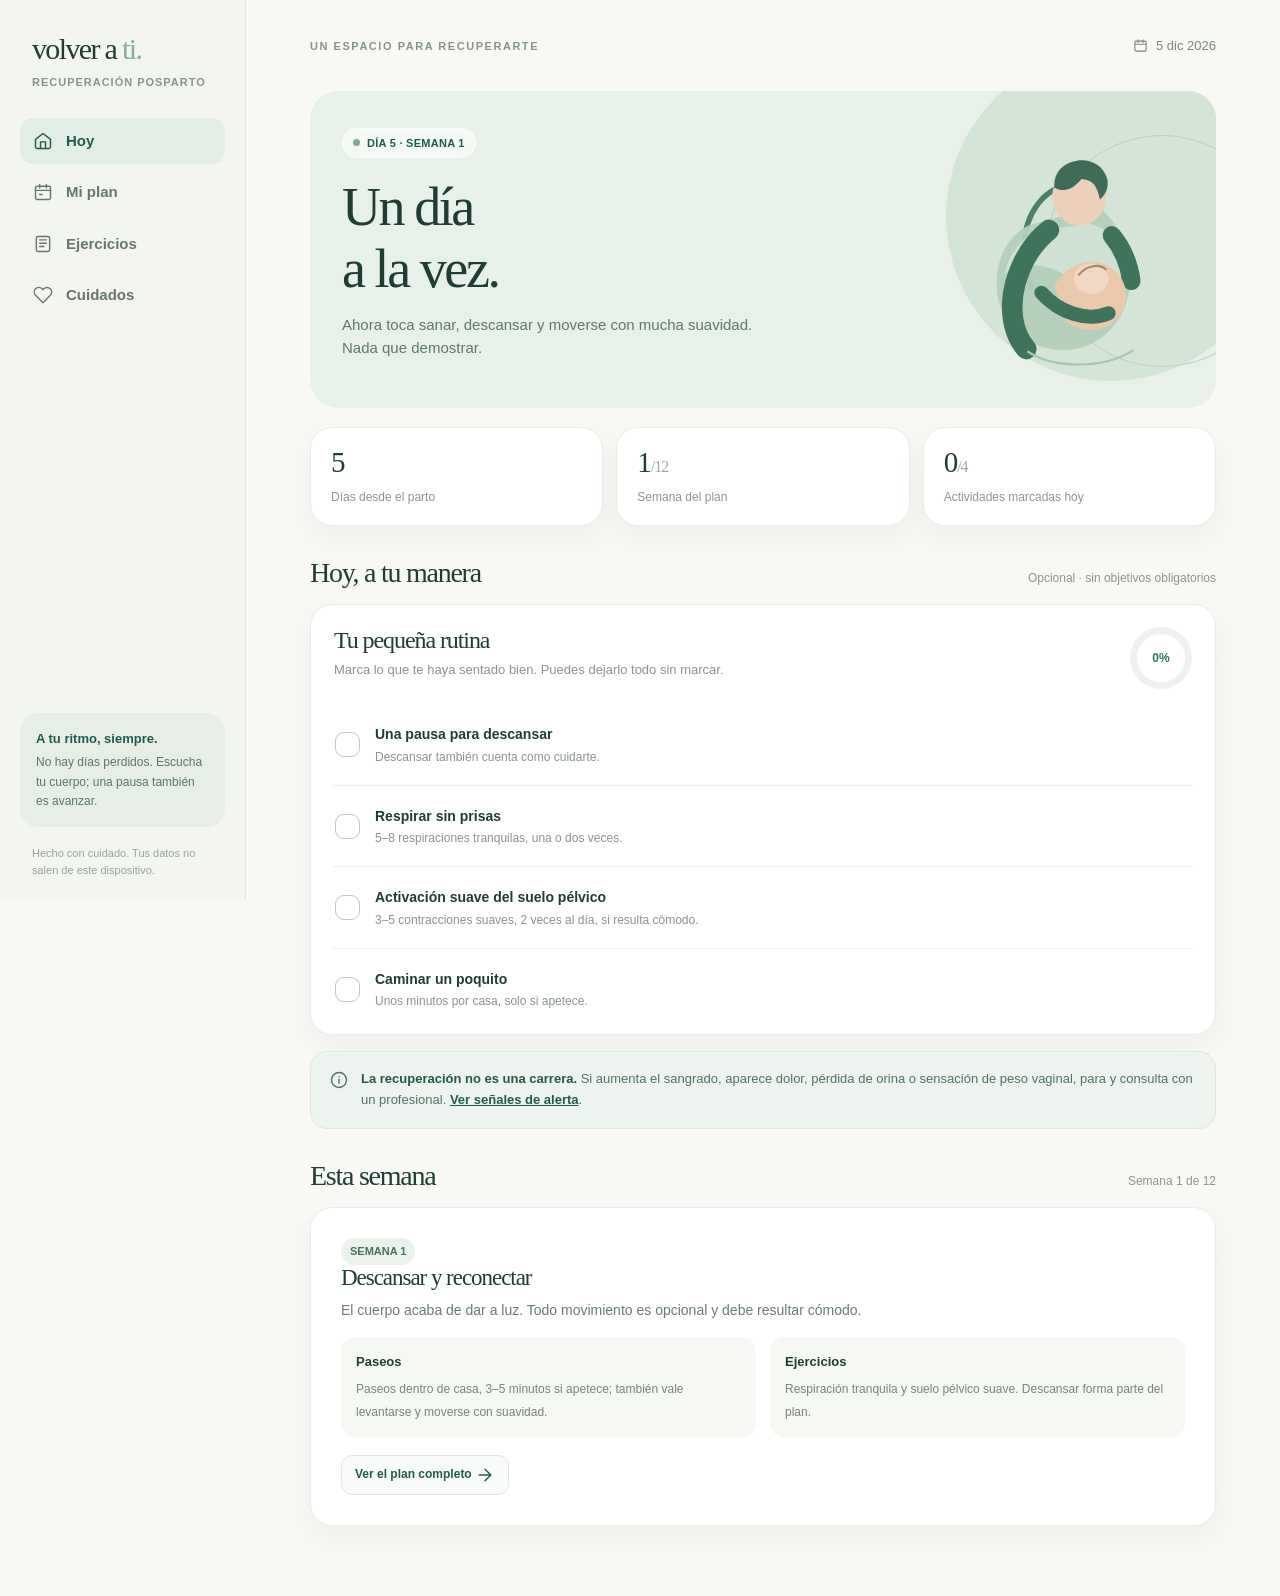
==== index.html @ b87e2164 "Volver a ti: miniweb de recuperación posparto Co-Authored-By: Claude Opus 5.5 <noreply@anthropic.com" ====
<!doctype html>
<html lang="es">
<head>
  <meta charset="utf-8">
  <meta name="viewport" content="width=device-width, initial-scale=1, viewport-fit=cover">
  <meta name="theme-color" content="#f8f8f4">
  <meta name="description" content="Una guía suave, personalizada y privada para acompañar la recuperación después del parto.">
  <title>Volver a ti · Recuperación posparto</title>
  <style>
    :root { color-scheme: light; --ink:#203d35; --muted:#75847c; --teal:#2f7664; --teal-dark:#205b4d; --mint:#eaf2ed; --mint-deep:#cddfd2; --canvas:#f8f8f4; --white:#fff; --stroke:#e2e8e1; --peach:#f7e9db; --peach-dark:#996642; --pink:#f6e4e3; --red:#9c494e; --shadow:0 12px 32px rgba(24,62,49,.045); --radius:22px; }
    *{box-sizing:border-box} html{scroll-behavior:smooth} body{margin:0; background:var(--canvas); color:var(--ink); font:15px/1.5 -apple-system,BlinkMacSystemFont,"Segoe UI",Inter,Arial,sans-serif; -webkit-font-smoothing:antialiased} button,input{font:inherit} button{cursor:pointer} a{color:var(--teal-dark)} button:focus-visible,input:focus-visible,a:focus-visible{outline:3px solid #87c1ab;outline-offset:3px} ::selection{background:#c8e6d5}
    .app{min-height:100vh;display:grid;grid-template-columns:246px minmax(0,1fr)}
    .sidebar{background:#f3f5f0;border-right:1px solid var(--stroke);padding:32px 20px 22px;display:flex;flex-direction:column;position:sticky;top:0;height:100vh}
    .logo-wrap{padding:2px 12px 27px}.logo{font-family:Georgia,"Times New Roman",serif;font-size:30px;font-weight:400;letter-spacing:-1.65px;line-height:1}.logo span{color:#85ae9b}.brand-tag{font-size:11px;letter-spacing:.09em;text-transform:uppercase;color:#89948b;margin-top:10px;font-weight:650}
    .nav{display:flex;flex-direction:column;gap:5px}.nav-btn{display:flex;align-items:center;gap:13px;width:100%;text-align:left;background:transparent;border:0;border-radius:13px;padding:12px 13px;color:#66776e;font-weight:600;transition:background .15s,color .15s}.nav-btn:hover{background:#e7eee7}.nav-btn.active{color:var(--teal-dark);background:#e2ede5}.nav-btn svg{width:20px;height:20px;flex-shrink:0}.side-note{margin-top:auto;background:#e6eee6;border-radius:18px;padding:16px;color:#5b7768;font-size:12px;line-height:1.6}.side-note strong{display:block;color:var(--teal-dark);font-size:13px;margin-bottom:4px}.side-bottom{padding:18px 12px 0;font-size:11px;color:#98a49b}
    .main{width:100%;max-width:1070px;margin:0 auto;padding:36px clamp(22px,5vw,68px) 70px;min-width:0}
    .topbar{display:flex;align-items:center;justify-content:space-between;gap:14px;margin-bottom:35px}.eyebrow{font-size:11px;text-transform:uppercase;font-weight:750;letter-spacing:.14em;color:#86958b}.date-widget{display:flex;align-items:center;gap:8px;font-size:13px;color:#77887d;white-space:nowrap}.date-widget svg{width:15px;height:15px}
    h1,h2,h3,p{margin-top:0} h1,h2,h3{font-family:Georgia,"Times New Roman",serif;font-weight:400;letter-spacing:-.045em;line-height:1.15} h1{font-size:clamp(36px,5vw,54px);margin-bottom:14px} h2{font-size:clamp(27px,3vw,36px);margin-bottom:9px} h3{font-size:23px;margin-bottom:8px} .lead{font-size:16px;line-height:1.7;color:#6a7d71;max-width:660px}
    .hero{display:grid;grid-template-columns:minmax(0,1.45fr) minmax(220px,.85fr);background:#e7f0e9;border-radius:28px;min-height:280px;overflow:hidden;position:relative}.hero-content{padding:37px 32px 34px;position:relative;z-index:1}.hero h1{max-width:450px}.hero p{color:#607968;max-width:420px}.hero-art{align-self:stretch;display:flex;align-items:center;justify-content:center;position:relative;overflow:hidden}.hero-art:before{content:"";position:absolute;width:330px;height:330px;border-radius:50%;background:#d4e4d6;right:-60px;top:-40px}.hero-art:after{content:"";position:absolute;width:230px;height:230px;border-radius:50%;border:1px solid #b5d4bd;right:-62px;top:44px}.hero-art svg{z-index:1;width:min(260px,100%);height:auto;transform:translate(13px,8px)}
    .pill{display:inline-flex;align-items:center;gap:7px;background:#fff9;border:1px solid #ffffff87;border-radius:999px;padding:6px 10px;font-size:11px;font-weight:700;letter-spacing:.025em;color:var(--teal-dark);margin-bottom:18px}.pill .dot{background:#7dae91;height:7px;width:7px;border-radius:50%}
    .section-title{display:flex;justify-content:space-between;align-items:baseline;gap:12px;margin:31px 0 15px}.section-title h2{font-size:28px;margin:0}.section-title span{color:#8a978d;font-size:12px}
    .card{background:var(--white);border:1px solid #e8ede7;border-radius:var(--radius);box-shadow:var(--shadow)}
    .mini-grid{display:grid;grid-template-columns:repeat(3,minmax(0,1fr));gap:13px;margin-top:19px}.stat{padding:19px 20px}.stat .value{font-family:Georgia,serif;font-size:29px;letter-spacing:-1px;line-height:1.1}.stat .label{font-size:12px;color:#8b978e;margin-top:9px}
    .checklist{padding:9px 22px 5px}.check-row{display:flex;align-items:center;gap:15px;padding:19px 2px;border-bottom:1px solid #eef0ec}.check-row:last-child{border-bottom:0}.check-box{width:25px;height:25px;border:1.5px solid #b9cbc0;border-radius:9px;display:flex;align-items:center;justify-content:center;flex-shrink:0;background:white;color:white;transition:.15s}.check-row.done .check-box{background:var(--teal);border-color:var(--teal)}.check-row.done .check-title{color:#84958a;text-decoration:line-through;text-decoration-thickness:1px}.check-title{font-size:14px;font-weight:700}.check-detail{font-size:12px;color:#89958b;margin-top:2px}.check-text{flex:1}.check-row button{border:0;background:none;padding:0;text-align:left;color:inherit;display:flex;align-items:center;gap:15px;width:100%}.check-row button:hover .check-title{color:var(--teal)}
    .card-hdr{display:flex;align-items:flex-start;justify-content:space-between;gap:16px;padding:22px 23px 3px}.card-hdr h3{font-size:24px;margin-bottom:5px}.card-hdr p{font-size:13px;color:#87968b;line-height:1.5}.progress-ring{--p:0;flex:0 0 62px;width:62px;height:62px;border-radius:50%;background:conic-gradient(var(--teal) calc(var(--p)*1%),#edf2ed 0);display:grid;place-items:center}.progress-ring:before{content:"";grid-area:1/1;background:white;width:48px;height:48px;border-radius:50%}.progress-ring span{grid-area:1/1;z-index:1;font-size:12px;font-weight:800;color:var(--teal)}
    .disclaimer{border-radius:17px;background:#f6f5ee;color:#73786b;padding:15px 17px;font-size:12px;line-height:1.6}.disclaimer strong{color:#677466}.notice{background:#edf3ee;border:1px solid #dbe9de;border-radius:17px;padding:17px 18px;display:flex;gap:12px;color:#537265;font-size:13px;line-height:1.6}.notice svg{flex:0 0 20px;margin-top:1px}.notice strong{color:#235944}
    .week-strip{display:flex;overflow-x:auto;gap:9px;padding:6px 1px 11px;scrollbar-width:thin}.week-chip{border:1px solid #dce5dc;color:#7a887d;border-radius:13px;background:white;min-width:73px;padding:12px 10px;text-align:center;flex-shrink:0}.week-chip strong{display:block;font-size:18px;line-height:1.25}.week-chip span{display:block;font-size:10px;margin-top:3px}.week-chip.selected{background:var(--teal);border-color:var(--teal);color:white}.week-chip.current:not(.selected){border-color:#78a995;color:var(--teal-dark)}
    .week-card{padding:30px}.week-card h2{font-size:34px;margin:7px 0 8px}.week-card .sub{color:#73867a;max-width:640px;margin-bottom:21px}.tag{display:inline-block;padding:5px 9px;border-radius:30px;background:#eaf2eb;color:#47745d;font-size:11px;font-weight:700}.tag.peach{background:#f9eee4;color:#a17952}.divider{border:0;border-top:1px solid #e9eee8;margin:23px 0}.week-list{display:grid;grid-template-columns:1fr 1fr;gap:14px}.week-action{border-radius:14px;background:#f6f8f4;padding:15px}.week-action strong{display:block;font-size:13px;margin-bottom:6px}.week-action span{font-size:12px;color:#75867c;line-height:1.5}.step-list{margin:13px 0 0;padding:0;list-style:none}.step-list li{padding:11px 0;display:flex;gap:11px;color:#61766a;border-bottom:1px solid #edf0ea}.step-list li:last-child{border:0}.step-number{display:grid;place-items:center;width:25px;height:25px;flex:0 0 25px;background:#e5f0e8;border-radius:50%;font-size:12px;font-weight:700;color:#3b8263}.step-list span{font-size:13px;line-height:1.55}
    .exercise-grid{display:grid;grid-template-columns:repeat(2,minmax(0,1fr));gap:16px}.exercise-card{overflow:hidden}.exercise-art{height:160px;display:flex;justify-content:center;align-items:center;background:#edf3ee;position:relative}.exercise-art.peach{background:#f7eee5}.exercise-art.blue{background:#eaf0f5}.exercise-art svg{height:125px;width:100%;max-width:250px}.exercise-body{padding:19px 19px 17px}.exercise-body h3{font-size:22px;margin-top:8px}.exercise-body p{font-size:13px;color:#77877c;line-height:1.6;min-height:55px;margin-bottom:15px}.exercise-meta{display:flex;justify-content:space-between;gap:8px;font-size:12px;color:#87998a;margin-bottom:15px}.ghost-btn{border:1px solid #dce8df;border-radius:11px;padding:9px 13px;color:var(--teal-dark);background:#f9fbf8;font-weight:700;font-size:12px}.ghost-btn:hover{background:#e9f3eb}.filters{display:flex;gap:7px;margin:18px 0}.filter{border:1px solid #dce7de;background:#fff;color:#6a8475;padding:8px 15px;border-radius:30px;font-size:12px;font-weight:650}.filter.active{background:#dfece3;color:#245943;border-color:#dfece3}
    .row-2{display:grid;grid-template-columns:1fr 1fr;gap:18px}.safety-list{padding:4px 22px 18px}.safety-item{display:flex;align-items:flex-start;gap:12px;padding:13px 0;font-size:13px;color:#697d70;border-bottom:1px solid #ebefea;line-height:1.55}.safety-item:last-child{border:0}.safety-item .bul{width:8px;height:8px;border-radius:50%;background:#9abb9d;flex-shrink:0;margin-top:7px}.urgent{background:#fcf1ed;border:1px solid #f0dcd4;border-radius:var(--radius);padding:23px}.urgent h3{color:#904b48}.urgent ul{color:#8d6660;font-size:13px;line-height:1.8;padding-left:20px;margin-bottom:6px}
    .field{margin-top:15px}.field label{display:block;font-weight:650;font-size:13px;margin-bottom:7px;color:#425e51}.field input{padding:12px 14px;border:1px solid #dce7dd;border-radius:12px;color:var(--ink);background:#fff;max-width:230px;width:100%}.actions{display:flex;gap:10px;flex-wrap:wrap}.btn{background:var(--teal);border:1px solid var(--teal);color:white;border-radius:12px;padding:11px 15px;font-size:13px;font-weight:700}.btn:hover{background:var(--teal-dark)}.btn.secondary{background:white;color:var(--teal-dark);border-color:#d9e5dc}.btn.danger{color:#a34d4d;background:white;border-color:#eccaca}.tiny{font-size:12px;color:#8b998f}.source{font-size:13px;line-height:1.8;color:#718579;margin:8px 0}.source a{text-decoration:underline;text-decoration-color:#b9d0c1;text-underline-offset:3px}.bottomnav{display:none}
    .modal-cover{position:fixed;z-index:20;inset:0;background:rgba(27,48,40,.42);display:flex;align-items:center;justify-content:center;padding:20px}.modal{background:#fff;border-radius:24px;max-width:550px;width:100%;max-height:88vh;overflow:auto;box-shadow:0 28px 85px #122c2333}.modal-hdr{display:flex;align-items:flex-start;justify-content:space-between;gap:15px;padding:24px 24px 12px}.close{width:33px;height:33px;flex-shrink:0;border:1px solid #e4eae3;background:white;border-radius:50%;color:#789181;font-size:23px;line-height:1}.modal-content{padding:0 24px 27px}.modal-content p,.modal-content li{font-size:14px;color:#6c8174;line-height:1.7}.modal-content ol{padding-left:22px}.modal-content li{margin-bottom:8px}.modal-art{height:155px;background:#eef4ee;border-radius:15px;display:flex;justify-content:center;align-items:center;margin-bottom:19px}.modal-art svg{height:137px;width:250px}.icon{width:20px;height:20px;display:inline-block;vertical-align:middle}.sr-only{position:absolute;width:1px;height:1px;padding:0;clip:rect(0,0,0,0);overflow:hidden;white-space:nowrap;border:0}
    @media(max-width:950px){.app{grid-template-columns:190px minmax(0,1fr)}.sidebar{padding:25px 12px}.logo-wrap{padding-left:10px}.main{padding:32px 27px 70px}.hero-content{padding:30px 25px}.hero{grid-template-columns:1.6fr .8fr}.hero-art svg{transform:translate(15px,12px)}}
    @media(max-width:700px){.app{display:block}.sidebar{display:none}.main{padding:22px 17px calc(100px + env(safe-area-inset-bottom));max-width:600px}.topbar{margin-bottom:21px}.hero{min-height:242px;grid-template-columns:1fr 95px;border-radius:22px}.hero-content{padding:29px 0 26px 24px}.hero h1{font-size:37px;line-height:1.06}.hero p{font-size:13px;line-height:1.6}.hero-art:before{right:-152px;top:1px}.hero-art:after{right:-165px}.hero-art svg{position:absolute;width:176px;max-width:none;right:-18px;top:54px}.pill{font-size:10px;padding:5px 9px;margin-bottom:13px}.mini-grid{gap:8px}.stat{padding:15px 10px}.stat .value{font-size:25px}.stat .label{font-size:10px}.card-hdr{padding:19px 17px 4px}.card-hdr h3{font-size:22px}.checklist{padding:4px 16px}.check-row{padding:16px 0}.section-title{margin-top:29px}.section-title h2{font-size:27px}.week-card{padding:21px}.week-list,.row-2{grid-template-columns:1fr}.exercise-grid{grid-template-columns:1fr 1fr;gap:10px}.exercise-art{height:113px}.exercise-art svg{height:104px}.exercise-body{padding:14px}.exercise-body h3{font-size:19px}.exercise-body p{font-size:12px;min-height:75px}.exercise-meta{flex-direction:column;gap:2px}.bottomnav{position:fixed;bottom:0;left:0;right:0;display:grid;grid-template-columns:repeat(4,1fr);background:#fffffff2;backdrop-filter:blur(15px);border-top:1px solid #e4ebe4;padding:10px 6px calc(10px + env(safe-area-inset-bottom));z-index:10;box-shadow:0 -4px 30px #204b3810}.bottomnav button{border:0;background:none;color:#9ba9a0;display:flex;flex-direction:column;align-items:center;gap:3px;font-size:10px;font-weight:750;padding:3px 0}.bottomnav button.active{color:var(--teal-dark)}.bottomnav button svg{width:21px;height:21px}}
    @media(max-width:390px){.hero h1{font-size:33px}.hero-content{padding-left:19px}.exercise-grid{grid-template-columns:1fr}.exercise-art{height:135px}.exercise-body p{min-height:0}.date-widget{font-size:11px}}
    @media(prefers-reduced-motion:reduce){html{scroll-behavior:auto}*,*:before,*:after{animation:none!important;transition:none!important}}
    @media print{.sidebar,.bottomnav,.topbar,.ghost-btn,.filters,.actions{display:none!important}.app{display:block}.main{max-width:none;padding:0}.card,.week-card{break-inside:avoid}body{background:white}}
  </style>
</head>
<body>
  <div id="app" class="app"><noscript>Para usar la checklist y el calendario necesitas activar JavaScript. Las recomendaciones generales están disponibles en las fuentes oficiales: ACOG y NHS.</noscript></div>
<script>
(()=>{
  'use strict';
  const STORAGE='volver-a-ti-v1';
  const S={home:'home',plan:'plan',library:'library',care:'care'};
  const icons={
    home:'<path d="m3 10 9-7 9 7v9a2 2 0 0 1-2 2H5a2 2 0 0 1-2-2z"/><path d="M9 21v-8h6v8"/>',
    plan:'<rect x="3" y="5" width="18" height="16" rx="2"/><path d="M16 3v4M8 3v4M3 10h18M8 15h3"/>',
    library:'<rect x="4" y="3" width="16" height="18" rx="2"/><path d="M8 7h8M8 11h8M8 15h5"/>',
    care:'<path d="M20.8 4.6a5.5 5.5 0 0 0-7.8 0L12 5.7l-1.1-1.1a5.5 5.5 0 0 0-7.8 7.8l8.2 8.2a1 1 0 0 0 1.4 0l8.1-8.2a5.5 5.5 0 0 0 0-7.8Z"/>',
    check:'<path d="m5 12 4 4L19 6"/>',
    calendar:'<rect x="3" y="5" width="18" height="16" rx="2"/><path d="M16 3v4M8 3v4M3 10h18"/>',
    sparkle:'<path d="m12 3 1.7 6.3L20 11l-6.3 1.7L12 19l-1.7-6.3L4 11l6.3-1.7z"/>',
    info:'<circle cx="12" cy="12" r="9"/><path d="M12 11v5M12 8h.01"/>',
    arrow:'<path d="M5 12h14m-7-7 7 7-7 7"/>'
  };
  const svgIcon=(key)=>`<svg class="icon" fill="none" stroke="currentColor" stroke-width="1.7" stroke-linecap="round" stroke-linejoin="round" viewBox="0 0 24 24" aria-hidden="true">${icons[key]||icons.info}</svg>`;
  function dayISO(d){const x=new Date(d);return `${x.getFullYear()}-${String(x.getMonth()+1).padStart(2,'0')}-${String(x.getDate()).padStart(2,'0')}`;}
  function parseLocal(x){const [y,m,d]=x.split('-').map(Number);return new Date(y,m-1,d,12,0,0);}
  const now=()=>new Date();
  function startingDate(){const d=now();d.setDate(d.getDate()-4);return dayISO(d);}
  function readState(){try{const raw=JSON.parse(localStorage.getItem(STORAGE));return raw&&typeof raw==='object'?raw:{};}catch{return {};}}
  const state=readState();
  if(!/^\d{4}-\d{2}-\d{2}$/.test(state.birthDate||''))state.birthDate=startingDate();
  state.checked=state.checked&&typeof state.checked==='object'?state.checked:{};
  state.page='home';state.selectedWeek=null;state.filter='available';state.modal=null;
  const weeks=[
    {name:'Descansar y reconectar',focus:'El cuerpo acaba de dar a luz. Todo movimiento es opcional y debe resultar cómodo.',walk:'Paseos dentro de casa, 3–5 minutos si apetece; también vale levantarse y moverse con suavidad.',exercise:'Respiración tranquila y suelo pélvico suave. Descansar forma parte del plan.',key:'No aumentar si hay dolor, cansancio intenso o más sangrado.',ids:['breath','pelvic','walk']},
    {name:'Movilidad amable',focus:'Continuar con los movimientos que sientan bien, sin buscar intensidad.',walk:'Paseos de 5–10 minutos, seguidos o repartidos, únicamente si se toleran.',exercise:'Respiración y suelo pélvico; introducir basculaciones pélvicas (5–8 repeticiones).',key:'Mantener el esfuerzo bajo: poder hablar con normalidad.',ids:['breath','pelvic','walk','tilt']},
    {name:'Volver a moverse',focus:'Recuperar confianza con movimientos cotidianos.',walk:'10–15 minutos al día, si está cómoda; pueden ser varios paseos.',exercise:'Añadir levantarse de una silla 1 serie de 5–8 repeticiones, 2 días por semana.',key:'No empujar ni contener la respiración al levantarse.',ids:['pelvic','walk','tilt','sit']},
    {name:'Estabilidad tranquila',focus:'Empezar a trabajar las piernas muy ligeramente.',walk:'Hasta 15–20 minutos al día, a ritmo fácil.',exercise:'Sentarse/levantarse y elevación de talones: 1 serie de 8–10 repeticiones, 2 días por semana.',key:'Si nota pesadez vaginal, escapes o dolor, parar y consultar.',ids:['pelvic','walk','tilt','sit','heels']},
    {name:'Fuerza con suavidad',focus:'Introducir un movimiento sencillo para glúteos y zona media.',walk:'Hasta 20–25 minutos cómodos al día.',exercise:'Añadir puentes de glúteos suaves: 1 serie de 8 repeticiones, 2 días por semana.',key:'Mantener el abdomen sin abombarse o formar un cono al hacer fuerza.',ids:['pelvic','walk','sit','heels','bridge']},
    {name:'Consolidar la base',focus:'Repetir antes de aumentar: la regularidad importa más que la intensidad.',walk:'20–30 minutos suaves si los tolera.',exercise:'Hasta 2 series de los ejercicios anteriores, dos días por semana, si no hay síntomas.',key:'Programar la revisión posparto habitual (aprox. semanas 6–8).',ids:['pelvic','walk','sit','heels','bridge']},
    {name:'Revisión y progresión',focus:'Si la revisión es satisfactoria, introducir algo de resistencia.',walk:'25–30 minutos a ritmo cómodo.',exercise:'Añadir remo con banda elástica ligera: 1–2 series de 8 repeticiones, 2 días por semana.',key:'La progresión de fuerza requiere buena recuperación y ausencia de síntomas.',ids:['pelvic','walk','sit','heels','bridge','band']},
    {name:'Más confianza',focus:'Mantener actividades de bajo impacto y ganar tolerancia.',walk:'Alrededor de 30 minutos, ajustados a su energía.',exercise:'Fuerza ligera 2–3 días por semana; priorizar técnica y respiración.',key:'Si un día está agotada, reducir o saltarse la sesión.',ids:['pelvic','walk','sit','heels','bridge','band']},
    {name:'Construir resistencia',focus:'Hacer un poquito más, pero sin prisa.',walk:'30–35 minutos si resulta cómodo; dividirlos cuando convenga.',exercise:'Aumentar 1–2 repeticiones o un poco la tensión de la banda, no ambas a la vez.',key:'No entrenar con dolor, pérdidas de orina o sensación de peso.',ids:['pelvic','walk','sit','heels','bridge','band']},
    {name:'Movimiento cotidiano',focus:'Sentirse cada vez más fuerte para la actividad diaria.',walk:'30–40 minutos en total si está cómoda.',exercise:'Hasta 3 sesiones semanales de fuerza ligera con descansos entre ellas.',key:'Seguir evitando esfuerzos intensos si todavía hay síntomas.',ids:['pelvic','walk','sit','heels','bridge','band']},
    {name:'Consolidar hábitos',focus:'Buscar una rutina sostenible con un bebé en casa.',walk:'30–40 minutos ajustados al descanso y la energía.',exercise:'Incrementar ligeramente series o resistencia solo si la recuperación lo permite.',key:'Se puede repetir esta semana las veces que haga falta.',ids:['pelvic','walk','sit','heels','bridge','band']},
    {name:'Siguiente capítulo',focus:'La recuperación no se acaba en la semana 12.',walk:'Paseos agradables de hasta 30–45 minutos si lo tolera.',exercise:'Seguir con fuerza ligera y valorar con un profesional la vuelta a correr o saltar.',key:'El impacto no es una obligación ni debe retomarse automáticamente a las 12 semanas.',ids:['pelvic','walk','sit','heels','bridge','band']}
  ];
  const exercises=[
    {id:'breath',name:'Respiración suave',week:1,dose:'5–8 respiraciones',subtitle:'Soltar tensión y recuperar la conexión con el abdomen.',steps:['Túmbate o siéntate con apoyo en una posición cómoda.','Inspira lentamente y deja que las costillas se expandan.','Espira sin empujar ni aguantar el aire. Repite sin forzar.'],note:'Si al tumbarte te mareas o estás incómoda, hazlo sentada.',tint:'green'},
    {id:'pelvic',name:'Suelo pélvico',week:1,dose:'3–5 contracciones suaves',subtitle:'Activación gentil, siempre con relajación completa.',steps:['Imagina que intentas evitar que se escape un gas, cerrando y elevando suavemente la zona.','Mantén 1–3 segundos si puedes, respirando normalmente.','Suelta y descansa más tiempo del que contrajiste. Con las semanas podrás aumentar la duración y repeticiones.'],note:'No practicar cortando el chorro de orina; si hay dolor o dificultad para relajar, consulta.',tint:'peach'},
    {id:'walk',name:'Paseo tranquilo',week:1,dose:'Desde 3–5 minutos',subtitle:'Movimiento ligero para recuperar la movilidad.',steps:['Empieza caminando por casa o en terreno llano.','Mantén un ritmo que te permita conversar.','Para antes de agotarte y adapta el tiempo a las sensaciones del día.'],note:'Si aumenta el sangrado o aparece pesadez vaginal, reduce la actividad y consulta.',tint:'blue'},
    {id:'tilt',name:'Basculación pélvica',week:2,dose:'5–8 repeticiones',subtitle:'Movilidad delicada de pelvis y espalda.',steps:['Túmbate boca arriba con las rodillas flexionadas.','Al espirar, gira la pelvis ligeramente para acercar la espalda baja al suelo.','Relaja y vuelve lentamente a la posición neutra.'],note:'Movimiento pequeño, sin dolor y sin levantar las caderas.',tint:'green'},
    {id:'sit',name:'Sentarse y levantarse',week:3,dose:'1 × 5–8 repeticiones',subtitle:'Recuperar fuerza útil para el día a día.',steps:['Siéntate en una silla estable con los pies bien apoyados.','Al espirar, levántate lentamente, con ayuda de las manos si la necesitas.','Vuelve a sentarte de manera controlada.'],note:'Comienza dos días por semana; sin esfuerzo intenso.',tint:'peach'},
    {id:'heels',name:'Elevación de talones',week:4,dose:'1 × 10 repeticiones',subtitle:'Activación suave de las pantorrillas y el equilibrio.',steps:['Colócate de pie junto a una silla o superficie estable.','Elévate lentamente sobre las puntas de los pies.','Baja de nuevo con control y sin perder el equilibrio.'],note:'Puedes sujetarte durante todo el ejercicio.',tint:'blue'},
    {id:'bridge',name:'Puente de glúteos',week:5,dose:'1 × 8 repeticiones',subtitle:'Fortalecer glúteos y mejorar control pélvico.',steps:['Túmbate boca arriba, rodillas dobladas y pies apoyados.','Al espirar, eleva las caderas un poco sin arquear la espalda.','Desciende lentamente. Detente si el abdomen se abomba.'],note:'Hazlo solo si los movimientos previos son cómodos y no hay síntomas.',tint:'green'},
    {id:'band',name:'Remo con banda',week:7,dose:'1–2 × 8 repeticiones',subtitle:'Fuerza ligera para espalda y postura.',steps:['Sentada o de pie, sujeta una banda elástica suave, fijada con seguridad.','Al espirar, tira de los codos hacia atrás sin encoger los hombros.','Vuelve lentamente a la posición inicial.'],note:'Introducir tras revisión posparto satisfactoria y si no hay dolor ni síntomas pélvicos.',tint:'peach'}
  ];
  const labels={home:'Hoy',plan:'Mi plan',library:'Ejercicios',care:'Cuidados'};
  function diffDay(){return Math.max(1,Math.round((parseLocal(dayISO(now()))-parseLocal(state.birthDate))/86400000)+1);}
  function currentWeek(){return Math.min(12,Math.max(1,Math.ceil(diffDay()/7)));}
  function prettyDate(iso){return parseLocal(iso).toLocaleDateString('es-ES',{day:'numeric',month:'long',year:'numeric'});}
  function currentDisplayDate(){return now().toLocaleDateString('es-ES',{day:'numeric',month:'short',year:'numeric'});}
  function esc(s){return String(s).replace(/[&<>"']/g,c=>({'&':'&amp;','<':'&lt;','>':'&gt;','"':'&quot;',"'":'&#39;'}[c]));}
  function save(){try{localStorage.setItem(STORAGE,JSON.stringify({birthDate:state.birthDate,checked:state.checked}));}catch(e){console.warn('No se pudo guardar en el dispositivo',e);}}
  function tasks(w){
    let all=[{id:'rest',title:'Una pausa para descansar',detail:'Descansar también cuenta como cuidarte.'},{id:'pelvic',title:'Activación suave del suelo pélvico',detail:w<=2?'3–5 contracciones suaves, 2 veces al día, si resulta cómodo.':'Contracciones cómodas y relajación completa, sin dolor.'},{id:'walk',title:'Caminar un poquito',detail:w===1?'Unos minutos por casa, solo si apetece.':weeks[w-1].walk}];
    if(w<=2)all.splice(1,0,{id:'breath',title:'Respirar sin prisas',detail:'5–8 respiraciones tranquilas, una o dos veces.'});
    if(w===2)all.push({id:'tilt',title:'Mover la pelvis suavemente',detail:'5–8 basculaciones, si te encuentras bien.'});
    if(w>=3){const dow=now().getDay();const strengthDays=w<10?[2,5]:[1,3,6];if(strengthDays.includes(dow))all.push({id:'strength',title:'Un poco de fuerza ligera',detail:`${w<7?'Una serie suave':'1–2 series suaves'} · Ver la rutina de la semana ${w}.`});}
    return all;
  }
  function checkedToday(){return state.checked[dayISO(now())]||[];}
  function heroArt(){return `<svg viewBox="0 0 240 240" aria-hidden="true"><path d="M132 53c-30 1-46 29-47 56-1 13 2 26 7 40" fill="none" stroke="#4b8069" stroke-width="5" stroke-linecap="round"/><path d="M153 73c21 17 32 43 30 71-3 38-31 62-62 62-34 0-59-25-61-56-2-26 9-49 29-59" fill="#b4d0bb" opacity=".95"/><path d="M98 96c-16 7-27 21-31 39 15-8 28-9 42-5 16 5 24 18 30 29 14-18 30-23 47-20-4-24-19-44-40-50" fill="#cfe1d2"/><ellipse cx="136" cy="64" rx="25" ry="27" fill="#ecd0b9"/><path d="M113 56c-3-28 42-36 49-7 1 8-2 14-7 18-3-16-9-18-17-19-9 11-17 12-25 8Z" fill="#3e6c57"/><path d="M108 95c-15 12-25 28-31 49-6 23-3 46 10 61" fill="none" stroke="#3e735c" stroke-width="19" stroke-linecap="round"/><path d="M166 100c10 12 16 27 18 42" fill="none" stroke="#3e735c" stroke-width="17" stroke-linecap="round"/><path d="M113 147c10-20 32-28 49-19 17 9 23 30 11 46-11 16-33 17-49 6" fill="#eac9ab"/><ellipse cx="147" cy="140" rx="16" ry="14" fill="#f1d8c5"/><path d="M135 137c8-10 20-11 26-5" stroke="#ad856b" stroke-width="2" fill="none"/><path d="M101 153c17 19 43 27 62 19" fill="none" stroke="#3e735c" stroke-width="13" stroke-linecap="round"/><path d="M88 207c22 15 68 18 98-1" stroke="#a6c7af" stroke-width="2" fill="none"/></svg>`;}
  function art(id){
    const common=`<path d="M38 105h204" stroke="#adc8b6" stroke-width="2" opacity=".7"/>`;
    let shapes='';
    if(id==='breath'){shapes=`<path d="M79 118c8-35 25-55 65-55 34 0 55 26 56 55" fill="#d4e8d5"/><ellipse cx="99" cy="55" rx="17" ry="18" fill="#e2bea2"/><path d="M88 41c3-18 29-16 30 1" fill="#447760"/><path d="M91 76c-10 24-18 38-28 48M179 84c16 14 20 23 24 40" fill="none" stroke="#579378" stroke-width="14" stroke-linecap="round"/><path d="M137 87c-7 7-7 14 0 21m12-21c7 7 7 14 0 21" stroke="#4f9174" stroke-width="2.5" fill="none"/><path d="M125 95h-13m47 0h13" stroke="#5e9d79" stroke-width="2"/>`}
    else if(id==='pelvic'){shapes=`<path d="M87 47c-17 17-29 45-15 69 10 18 31 24 46 27 15-5 27-18 32-32 5 14 17 27 32 32 15-3 36-9 46-27 14-24 2-52-15-69" fill="none" stroke="#c89782" stroke-width="8" stroke-linecap="round"/><path d="M98 97Q150 151 202 97Q196 149 150 162Q104 149 98 97Z" fill="#dfafa2"/><path d="M150 146V83m0 0-10 11m10-11 10 11" stroke="#985e5b" stroke-width="3" fill="none" stroke-linecap="round"/>`}
    else if(id==='walk'){shapes=`<circle cx="143" cy="35" r="17" fill="#ddbea5"/><path d="M134 54l-16 52 37 3 2-49" fill="#74a78c"/><path d="M126 68 101 97m50-22 22 29" stroke="#629178" stroke-width="12" stroke-linecap="round"/><path d="m123 108-21 39m48-39 27 39" stroke="#456d76" stroke-width="13" stroke-linecap="round"/><path d="M104 147H88m89 0h17" stroke="#456d76" stroke-width="6" stroke-linecap="round"/>`}
    else if(id==='tilt'){shapes=`${common}<circle cx="76" cy="87" r="15" fill="#d9b798"/><path d="M92 93c30-6 55 7 76 11 14 3 24-4 37-20" stroke="#6b9a7d" stroke-width="15" fill="none" stroke-linecap="round"/><path d="M166 105l-22 20m60-41 27 41" stroke="#587c67" stroke-width="13" stroke-linecap="round"/><path d="M140 69q11-9 23 0m-5-8 5 8-9 3" stroke="#4b8f73" stroke-width="2" fill="none"/>`}
    else if(id==='sit'){shapes=`${common}<path d="M160 93v55m-11-56h56" stroke="#9fae95" stroke-width="8" stroke-linecap="round"/><circle cx="112" cy="36" r="16" fill="#dfbda2"/><path d="M108 57l-15 42 51 7" stroke="#689b7a" stroke-width="16" fill="none" stroke-linecap="round"/><path d="M142 104l3 43m-49-43-17 43" stroke="#58717b" stroke-width="12" stroke-linecap="round"/><path d="M93 72 79 102" stroke="#689b7a" stroke-width="11" stroke-linecap="round"/>`}
    else if(id==='heels'){shapes=`${common}<circle cx="138" cy="30" r="16" fill="#dfbda2"/><path d="M133 50v51m-4-34-25 21m41-20 23 20" stroke="#79a789" stroke-width="15" stroke-linecap="round"/><path d="M133 100 111 146l-13-7m35-39 28 44 16-6" stroke="#51787d" stroke-width="12" stroke-linecap="round"/><path d="M95 132v-24h-19v44m82-20v-24h18v44" stroke="#a5b8a4" stroke-width="4" fill="none"/>`}
    else if(id==='bridge'){shapes=`${common}<circle cx="73" cy="89" r="15" fill="#dfbda2"/><path d="M89 93 135 80 178 108" stroke="#6f9f84" stroke-width="16" fill="none" stroke-linecap="round"/><path d="m178 108 28 36M135 80l-9 41" stroke="#607d85" stroke-width="14" stroke-linecap="round"/><path d="M127 119h-18m97 25h17" stroke="#607d85" stroke-width="6" stroke-linecap="round"/><path d="M135 51v18m-7-8 7 8 7-8" stroke="#4e997a" stroke-width="2" fill="none"/>`}
    else if(id==='band'){shapes=`<circle cx="145" cy="29" r="16" fill="#dcbaa1"/><path d="M142 47v57m-29-46-11 29m49-29 12 29" stroke="#76a68a" stroke-width="15" stroke-linecap="round"/><path d="m143 103-28 45m28-45 27 45" stroke="#516f79" stroke-width="12" stroke-linecap="round"/><path d="M99 82q40-40 79 0" stroke="#d8a478" stroke-width="3" stroke-dasharray="5 3" fill="none"/><path d="m99 81-16 6m16-6-5-15m84 15 15 6m-15-6 5-15" stroke="#c68b6e" stroke-width="3" fill="none"/>`}
    return `<svg viewBox="0 0 280 165" role="img" aria-label="Ilustración esquemática de ${esc(exercises.find(x=>x.id===id)?.name||'ejercicio')}">${shapes}</svg>`;
  }
  function sidebar(){return `<aside class="sidebar"><div class="logo-wrap"><div class="logo">volver a <span>ti.</span></div><div class="brand-tag">Recuperación posparto</div></div><nav class="nav" aria-label="Navegación principal">${Object.entries(labels).map(([key,value])=>`<button class="nav-btn ${state.page===key?'active':''}" data-page="${key}">${svgIcon(key)} ${value}</button>`).join('')}</nav><div class="side-note"><strong>A tu ritmo, siempre.</strong> No hay días perdidos. Escucha tu cuerpo; una pausa también es avanzar.</div><div class="side-bottom">Hecho con cuidado. Tus datos no salen de este dispositivo.</div></aside>`;}
  function bottomnav(){return `<nav class="bottomnav" aria-label="Navegación móvil">${Object.entries(labels).map(([key,value])=>`<button class="${state.page===key?'active':''}" data-page="${key}" ${state.page===key?'aria-current="page"':''}>${svgIcon(key)}<span>${value}</span></button>`).join('')}</nav>`;}
  function header(){return `<div class="topbar"><div class="eyebrow">UN ESPACIO PARA RECUPERARTE</div><div class="date-widget">${svgIcon('calendar')} <span>${esc(currentDisplayDate())}</span></div></div>`;}
  function today(){const w=currentWeek(),d=diffDay(),list=tasks(w),done=checkedToday(),total=list.length,finished=list.filter(x=>done.includes(x.id)).length;
    return `<section class="hero"><div class="hero-content"><div class="pill"><i class="dot"></i> DÍA ${d} · SEMANA ${w}</div><h1>Un día<br>a la vez.</h1><p>${w===1?'Ahora toca sanar, descansar y moverse con mucha suavidad. Nada que demostrar.':esc(weeks[w-1].focus)}</p></div><div class="hero-art">${heroArt()}</div></section>
    <div class="mini-grid"><div class="card stat"><div class="value">${d}</div><div class="label">Días desde el parto</div></div><div class="card stat"><div class="value">${w}<span style="font-size:16px;color:#9aa99f">/12</span></div><div class="label">Semana del plan</div></div><div class="card stat"><div class="value">${finished}<span style="font-size:16px;color:#9aa99f">/${total}</span></div><div class="label">Actividades marcadas hoy</div></div></div>
    <div class="section-title"><h2>Hoy, a tu manera</h2><span>Opcional · sin objetivos obligatorios</span></div>
    <div class="card"><div class="card-hdr"><div><h3>Tu pequeña rutina</h3><p>Marca lo que te haya sentado bien. Puedes dejarlo todo sin marcar.</p></div><div class="progress-ring" style="--p:${Math.round(finished/total*100)}"><span>${Math.round(finished/total*100)}%</span></div></div><div class="checklist">${list.map(t=>`<div class="check-row ${done.includes(t.id)?'done':''}"><button data-task="${t.id}" aria-pressed="${done.includes(t.id)}" aria-label="${done.includes(t.id)?'Desmarcar':'Marcar'} ${esc(t.title)}"><span class="check-box">${done.includes(t.id)?svgIcon('check'):''}</span><span class="check-text"><span class="check-title">${esc(t.title)}</span><span class="check-detail" style="display:block">${esc(t.detail)}</span></span></button></div>`).join('')}</div></div>
    <div style="height:16px"></div><div class="notice">${svgIcon('info')}<div><strong>La recuperación no es una carrera.</strong> Si aumenta el sangrado, aparece dolor, pérdida de orina o sensación de peso vaginal, para y consulta con un profesional. <button data-page="care" style="border:0;padding:0;background:none;color:var(--teal-dark);text-decoration:underline;font-weight:700">Ver señales de alerta</button>.</div></div>
    <div class="section-title"><h2>Esta semana</h2><span>Semana ${w} de 12</span></div><div class="card week-card"><div class="tag">SEMANA ${w}</div><h3>${esc(weeks[w-1].name)}</h3><p class="lead" style="font-size:14px">${esc(weeks[w-1].focus)}</p><div class="week-list"><div class="week-action"><strong>Paseos</strong><span>${esc(weeks[w-1].walk)}</span></div><div class="week-action"><strong>Ejercicios</strong><span>${esc(weeks[w-1].exercise)}</span></div></div><div style="margin-top:18px"><button class="ghost-btn" data-page="plan">Ver el plan completo ${svgIcon('arrow')}</button></div></div>`;
  }
  function plan(){const w=state.selectedWeek||currentWeek(),p=weeks[w-1];return `<div class="eyebrow">TU HOJA DE RUTA</div><h1 style="margin-top:12px">Doce semanas.<br>Tu propio ritmo.</h1><p class="lead">Una guía de progresión, no un calendario que tengas que cumplir. Selecciona una semana para ver los detalles.</p><div class="section-title"><h2>Explora las semanas</h2><span>${w===currentWeek()?'Estás aquí':'Vista previa'}</span></div><div class="week-strip">${weeks.map((x,i)=>`<button class="week-chip ${w===i+1?'selected':''} ${currentWeek()===i+1?'current':''}" data-week="${i+1}" aria-pressed="${w===i+1}"><strong>${i+1}</strong><span>${currentWeek()===i+1?'Actual':'Semana'}</span></button>`).join('')}</div>
    <div class="card week-card" style="margin-top:11px"><span class="tag ${w>6?'peach':''}">${w<=2?'FASE 1 · RECONEXIÓN':w<=6?'FASE 2 · MOVILIDAD':'FASE 3 · FUERZA SUAVE'}</span><h2>Semana ${w}: ${esc(p.name)}</h2><p class="sub">${esc(p.focus)}</p><div class="week-list"><div class="week-action"><strong>01 · Caminatas</strong><span>${esc(p.walk)}</span></div><div class="week-action"><strong>02 · Movimiento</strong><span>${esc(p.exercise)}</span></div></div><hr class="divider"><strong style="font-size:13px">Para tener presente</strong><p style="font-size:13px;color:#7c8a80;line-height:1.6;margin:8px 0 17px">${esc(p.key)}</p><div class="actions"><button class="btn" data-page="library">Ver ejercicios ${svgIcon('arrow')}</button>${w!==currentWeek()?`<button class="btn secondary" data-week="${currentWeek()}">Ir a mi semana</button>`:''}</div></div>
    <div style="height:18px"></div><div class="notice">${svgIcon('info')}<span>El paso a ejercicios de fuerza con resistencia tras la semana 6 presupone una revisión posparto satisfactoria. La vuelta a correr o saltar requiere valoración individual, no solo haber alcanzado una fecha.</span></div>`;}
  function library(){const w=currentWeek(),subset=exercises.filter(x=>state.filter==='all'||x.week<=w);return `<div class="eyebrow">BIBLIOTECA DE MOVIMIENTO</div><h1 style="margin-top:12px">Movimientos<br>que te cuidan.</h1><p class="lead">Instrucciones sencillas para cada ejercicio. Las ilustraciones son esquemáticas y no sustituyen la valoración de una fisioterapeuta.</p><div class="filters"><button class="filter ${state.filter==='available'?'active':''}" data-filter="available">Para mi semana (${exercises.filter(x=>x.week<=w).length})</button><button class="filter ${state.filter==='all'?'active':''}" data-filter="all">Todos (${exercises.length})</button></div>
    <div class="exercise-grid">${subset.map(ex=>`<article class="card exercise-card"><div class="exercise-art ${ex.tint==='green'?'':ex.tint}">${art(ex.id)}</div><div class="exercise-body"><span class="tag ${ex.week>6?'peach':''}">Desde semana ${ex.week}</span><h3>${esc(ex.name)}</h3><p>${esc(ex.subtitle)}</p><div class="exercise-meta"><span>${esc(ex.dose)}</span><span>Sin dolor</span></div><button class="ghost-btn" data-exercise="${ex.id}">Ver cómo hacerlo ${svgIcon('arrow')}</button></div></article>`).join('')}</div>`;}
  function care(){return `<div class="eyebrow">EL CUIDADO PRIMERO</div><h1 style="margin-top:12px">Escucha las<br>señales de tu cuerpo.</h1><p class="lead">Tras un parto vaginal sin complicaciones puede empezarse con movimientos suaves, pero cada recuperación es diferente.</p><div class="row-2" style="margin-top:24px"><div class="card"><div class="card-hdr"><div><h3>Cuándo bajar el ritmo</h3><p>Detén la actividad y consulta con tu matrona o profesional sanitario.</p></div></div><div class="safety-list">${['El sangrado aumenta tras el ejercicio.','Dolor abdominal, perineal o pélvico.','Escapes de orina durante el movimiento.','Sensación de peso, presión o bulto vaginal.','Abdomen que sobresale en forma de cono al hacer fuerza.','Fatiga importante o mareo con actividades sencillas.'].map(t=>`<div class="safety-item"><span class="bul"></span><span>${t}</span></div>`).join('')}</div></div><div class="urgent"><span class="tag peach">ATENCIÓN URGENTE</span><h3 style="margin-top:14px">Señales que no debes ignorar</h3><ul><li>Empapar una compresa en una hora o expulsar coágulos muy grandes.</li><li>Fiebre de 38 °C o más.</li><li>Dolor de cabeza intenso o alteraciones visuales.</li><li>Dolor en el pecho o dificultad para respirar.</li><li>Dolor, enrojecimiento o hinchazón de una pierna.</li></ul><p style="color:#955d59;font-size:12px;line-height:1.6;margin-bottom:0">Busca asistencia médica urgente. En España, ante una emergencia, llama al 112.</p></div></div>
  <div class="section-title"><h2>Lo que más ayuda</h2></div><div class="card" style="padding:22px"><div class="week-list"><div><strong>Descanso y ayuda práctica</strong><p class="tiny">Dormir cuando sea posible y pedir ayuda con las tareas exigentes o las cargas.</p></div><div><strong>Comer e hidratarse</strong><p class="tiny">Comidas suficientes y agua, especialmente si está amamantando.</p></div><div><strong>Primeras seis semanas</strong><p class="tiny">Evitar esfuerzos intensos y, en lo posible, no cargar más peso que el bebé.</p></div><div><strong>Revisión posparto</strong><p class="tiny">Comentar los síntomas y la actividad física en la revisión habitual de las 6–8 semanas.</p></div></div></div>
  <div class="section-title"><h2>Tu configuración</h2></div><div class="card" style="padding:22px"><p style="font-size:13px;color:#748579">La fecha permite mostrar automáticamente la semana adecuada.</p><div class="field"><label for="birthdate">Fecha del parto</label><input id="birthdate" type="date" value="${esc(state.birthDate)}" max="${dayISO(now())}"></div><p class="tiny" style="margin-top:14px">Se guarda únicamente en este navegador. Si abre la web en otro móvil, tendrá otra checklist. No hay cuentas ni servidores.</p><div class="actions" style="margin-top:17px"><button class="btn secondary" data-export>Descargar progreso</button><button class="btn secondary" data-import>Importar progreso</button><button class="btn danger" data-reset>Borrar mis datos</button></div><input type="file" id="import-file" accept="application/json,.json" class="sr-only"></div>
  <div class="section-title"><h2>Fuentes clínicas</h2></div><div class="card" style="padding:18px 22px"><p class="source"><a href="https://www.acog.org/womens-health/faqs/exercise-after-pregnancy" target="_blank" rel="noopener noreferrer">ACOG · Exercise After Pregnancy</a></p><p class="source"><a href="https://www.nhs.uk/baby/support-and-services/keeping-fit-and-healthy-with-a-baby/" target="_blank" rel="noopener noreferrer">NHS · Keeping fit and healthy with a baby</a></p><p class="source"><a href="https://www.uclh.nhs.uk/patients-and-visitors/patient-information-pages/advice-and-exercise-following-childbirth" target="_blank" rel="noopener noreferrer">UCLH · Advice and exercise following childbirth</a></p><p class="source"><a href="https://www.nhs.uk/baby/support-and-services/your-post-pregnancy-body/" target="_blank" rel="noopener noreferrer">NHS · Your post-pregnancy body</a></p></div><p class="tiny" style="margin:18px 0 0">Guía informativa orientativa para recuperación tras parto vaginal sin puntos ni complicaciones. No sustituye las indicaciones médicas personalizadas. La progresión semanal es una propuesta flexible, no una prescripción clínica.</p>`;}
  function render(){const content={home:today,plan,library,care};const root=document.getElementById('app');root.innerHTML=sidebar()+`<main class="main">${header()}${content[state.page]()}</main>`+bottomnav()+ (state.modal?modal(): ''); bindEvents();}
  function modal(){const ex=exercises.find(e=>e.id===state.modal);if(!ex)return '';return `<div class="modal-cover" id="modal-cover"><div class="modal" role="dialog" aria-modal="true" aria-label="Cómo hacer ${esc(ex.name)}"><div class="modal-hdr"><div><span class="tag">Desde la semana ${ex.week}</span><h2 style="margin:11px 0 0">${esc(ex.name)}</h2></div><button class="close" data-close aria-label="Cerrar">×</button></div><div class="modal-content"><div class="modal-art">${art(ex.id)}</div><strong style="color:var(--teal-dark);font-size:13px">${esc(ex.dose)}</strong><ol>${ex.steps.map(t=>`<li>${esc(t)}</li>`).join('')}</ol><div class="disclaimer"><strong>Importante:</strong> ${esc(ex.note)}</div><div class="actions" style="margin-top:18px"><button class="btn" data-close>Entendido</button></div></div></div></div>`;}
  function bindEvents(){document.querySelectorAll('[data-page]').forEach(el=>el.addEventListener('click',()=>{state.page=el.dataset.page;state.modal=null;render();window.scrollTo(0,0);}));document.querySelectorAll('[data-task]').forEach(el=>el.addEventListener('click',()=>{const id=el.dataset.task,k=dayISO(now()),a=new Set(state.checked[k]||[]);a.has(id)?a.delete(id):a.add(id);state.checked[k]=[...a];save();render();}));document.querySelectorAll('[data-week]').forEach(el=>el.addEventListener('click',()=>{state.selectedWeek=Number(el.dataset.week);state.page='plan';render();}));document.querySelectorAll('[data-filter]').forEach(el=>el.addEventListener('click',()=>{state.filter=el.dataset.filter;render();}));document.querySelectorAll('[data-exercise]').forEach(el=>el.addEventListener('click',()=>{state.modal=el.dataset.exercise;render();document.querySelector('[data-close]')?.focus();}));document.querySelectorAll('[data-close]').forEach(el=>el.addEventListener('click',()=>{state.modal=null;render();}));const cover=document.getElementById('modal-cover');if(cover)cover.addEventListener('click',e=>{if(e.target===cover){state.modal=null;render();}});const input=document.getElementById('birthdate');if(input)input.addEventListener('change',()=>{const v=input.value;if(!v||v>dayISO(now())){alert('Elige una fecha de parto válida.');input.value=state.birthDate;return;}state.birthDate=v;state.selectedWeek=null;save();render();});const exportBtn=document.querySelector('[data-export]');if(exportBtn)exportBtn.addEventListener('click',()=>{const blob=new Blob([JSON.stringify({birthDate:state.birthDate,checked:state.checked},null,2)],{type:'application/json'});const url=URL.createObjectURL(blob);const a=document.createElement('a');a.href=url;a.download='mi-recuperacion-posparto.json';a.click();setTimeout(()=>URL.revokeObjectURL(url),500);});const importBtn=document.querySelector('[data-import]');if(importBtn)importBtn.addEventListener('click',()=>document.getElementById('import-file')?.click());const file=document.getElementById('import-file');if(file)file.addEventListener('change',async()=>{if(!file.files?.length)return;try{const obj=JSON.parse(await file.files[0].text());if(!/^\d{4}-\d{2}-\d{2}$/.test(obj.birthDate||'')||obj.birthDate>dayISO(now())||!obj.checked||typeof obj.checked!=='object'||Array.isArray(obj.checked)||!Object.values(obj.checked).every(v=>Array.isArray(v)&&v.every(x=>typeof x==='string'&&x.length<50)))throw Error('Formato incorrecto');if(!confirm('¿Importar esta copia? Reemplazará el progreso guardado en este navegador.'))return;state.birthDate=obj.birthDate;state.checked=obj.checked;save();render();}catch{alert('No se pudo importar el archivo. Comprueba que sea una copia válida.');}});const resetBtn=document.querySelector('[data-reset]');if(resetBtn)resetBtn.addEventListener('click',()=>{if(confirm('¿Borrar la fecha del parto y toda la checklist guardada en este navegador?')){localStorage.removeItem(STORAGE);state.birthDate=startingDate();state.checked={};state.selectedWeek=null;save();render();}});}
  document.addEventListener('keydown',e=>{if(e.key==='Escape'&&state.modal){state.modal=null;render();}});
  // Refresh the "today" checklist when returning after midnight, without changing saved data.
  let seenDate=dayISO(now());document.addEventListener('visibilitychange',()=>{if(!document.hidden&&seenDate!==dayISO(now())){seenDate=dayISO(now());render();}});
  save();render();
})();
</script>
</body>
</html>
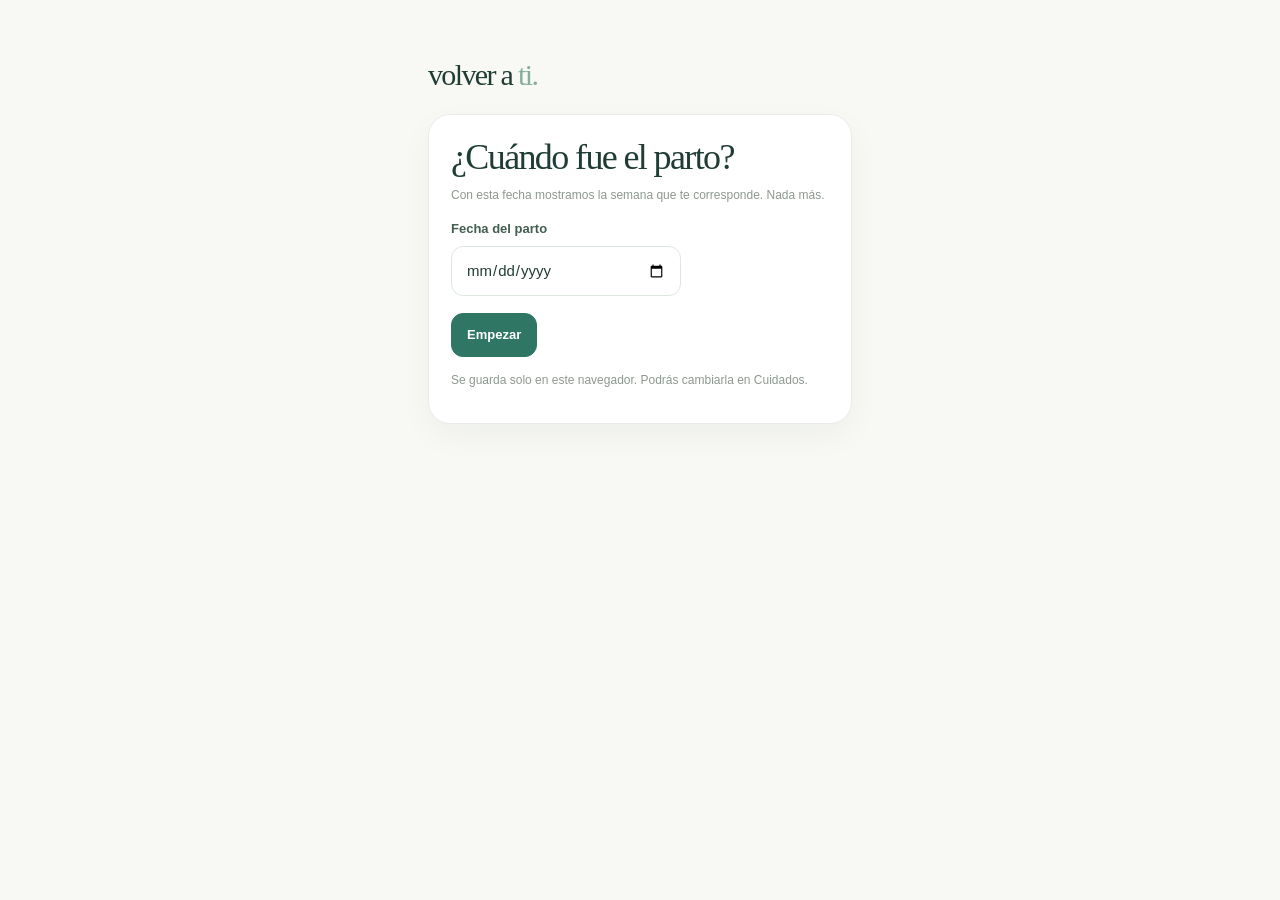
==== commit ce65edf4: "Unifica posparto y rutina sobre una estructura común Mismas pestañas, ficha de ejercicio y gestión d" ====
--- a/index.html
+++ b/index.html
@@ -6,146 +6,11 @@
   <meta name="theme-color" content="#f8f8f4">
   <meta name="description" content="Una guía suave, personalizada y privada para acompañar la recuperación después del parto.">
   <title>Volver a ti · Recuperación posparto</title>
-  <style>
-    :root { color-scheme: light; --ink:#203d35; --muted:#75847c; --teal:#2f7664; --teal-dark:#205b4d; --mint:#eaf2ed; --mint-deep:#cddfd2; --canvas:#f8f8f4; --white:#fff; --stroke:#e2e8e1; --peach:#f7e9db; --peach-dark:#996642; --pink:#f6e4e3; --red:#9c494e; --shadow:0 12px 32px rgba(24,62,49,.045); --radius:22px; }
-    *{box-sizing:border-box} html{scroll-behavior:smooth} body{margin:0; background:var(--canvas); color:var(--ink); font:15px/1.5 -apple-system,BlinkMacSystemFont,"Segoe UI",Inter,Arial,sans-serif; -webkit-font-smoothing:antialiased} button,input{font:inherit} button{cursor:pointer} a{color:var(--teal-dark)} button:focus-visible,input:focus-visible,a:focus-visible{outline:3px solid #87c1ab;outline-offset:3px} ::selection{background:#c8e6d5}
-    .app{min-height:100vh;display:grid;grid-template-columns:246px minmax(0,1fr)}
-    .sidebar{background:#f3f5f0;border-right:1px solid var(--stroke);padding:32px 20px 22px;display:flex;flex-direction:column;position:sticky;top:0;height:100vh}
-    .logo-wrap{padding:2px 12px 27px}.logo{font-family:Georgia,"Times New Roman",serif;font-size:30px;font-weight:400;letter-spacing:-1.65px;line-height:1}.logo span{color:#85ae9b}.brand-tag{font-size:11px;letter-spacing:.09em;text-transform:uppercase;color:#89948b;margin-top:10px;font-weight:650}
-    .nav{display:flex;flex-direction:column;gap:5px}.nav-btn{display:flex;align-items:center;gap:13px;width:100%;text-align:left;background:transparent;border:0;border-radius:13px;padding:12px 13px;color:#66776e;font-weight:600;transition:background .15s,color .15s}.nav-btn:hover{background:#e7eee7}.nav-btn.active{color:var(--teal-dark);background:#e2ede5}.nav-btn svg{width:20px;height:20px;flex-shrink:0}.side-note{margin-top:auto;background:#e6eee6;border-radius:18px;padding:16px;color:#5b7768;font-size:12px;line-height:1.6}.side-note strong{display:block;color:var(--teal-dark);font-size:13px;margin-bottom:4px}.side-bottom{padding:18px 12px 0;font-size:11px;color:#98a49b}
-    .main{width:100%;max-width:1070px;margin:0 auto;padding:36px clamp(22px,5vw,68px) 70px;min-width:0}
-    .topbar{display:flex;align-items:center;justify-content:space-between;gap:14px;margin-bottom:35px}.eyebrow{font-size:11px;text-transform:uppercase;font-weight:750;letter-spacing:.14em;color:#86958b}.date-widget{display:flex;align-items:center;gap:8px;font-size:13px;color:#77887d;white-space:nowrap}.date-widget svg{width:15px;height:15px}
-    h1,h2,h3,p{margin-top:0} h1,h2,h3{font-family:Georgia,"Times New Roman",serif;font-weight:400;letter-spacing:-.045em;line-height:1.15} h1{font-size:clamp(36px,5vw,54px);margin-bottom:14px} h2{font-size:clamp(27px,3vw,36px);margin-bottom:9px} h3{font-size:23px;margin-bottom:8px} .lead{font-size:16px;line-height:1.7;color:#6a7d71;max-width:660px}
-    .hero{display:grid;grid-template-columns:minmax(0,1.45fr) minmax(220px,.85fr);background:#e7f0e9;border-radius:28px;min-height:280px;overflow:hidden;position:relative}.hero-content{padding:37px 32px 34px;position:relative;z-index:1}.hero h1{max-width:450px}.hero p{color:#607968;max-width:420px}.hero-art{align-self:stretch;display:flex;align-items:center;justify-content:center;position:relative;overflow:hidden}.hero-art:before{content:"";position:absolute;width:330px;height:330px;border-radius:50%;background:#d4e4d6;right:-60px;top:-40px}.hero-art:after{content:"";position:absolute;width:230px;height:230px;border-radius:50%;border:1px solid #b5d4bd;right:-62px;top:44px}.hero-art svg{z-index:1;width:min(260px,100%);height:auto;transform:translate(13px,8px)}
-    .pill{display:inline-flex;align-items:center;gap:7px;background:#fff9;border:1px solid #ffffff87;border-radius:999px;padding:6px 10px;font-size:11px;font-weight:700;letter-spacing:.025em;color:var(--teal-dark);margin-bottom:18px}.pill .dot{background:#7dae91;height:7px;width:7px;border-radius:50%}
-    .section-title{display:flex;justify-content:space-between;align-items:baseline;gap:12px;margin:31px 0 15px}.section-title h2{font-size:28px;margin:0}.section-title span{color:#8a978d;font-size:12px}
-    .card{background:var(--white);border:1px solid #e8ede7;border-radius:var(--radius);box-shadow:var(--shadow)}
-    .mini-grid{display:grid;grid-template-columns:repeat(3,minmax(0,1fr));gap:13px;margin-top:19px}.stat{padding:19px 20px}.stat .value{font-family:Georgia,serif;font-size:29px;letter-spacing:-1px;line-height:1.1}.stat .label{font-size:12px;color:#8b978e;margin-top:9px}
-    .checklist{padding:9px 22px 5px}.check-row{display:flex;align-items:center;gap:15px;padding:19px 2px;border-bottom:1px solid #eef0ec}.check-row:last-child{border-bottom:0}.check-box{width:25px;height:25px;border:1.5px solid #b9cbc0;border-radius:9px;display:flex;align-items:center;justify-content:center;flex-shrink:0;background:white;color:white;transition:.15s}.check-row.done .check-box{background:var(--teal);border-color:var(--teal)}.check-row.done .check-title{color:#84958a;text-decoration:line-through;text-decoration-thickness:1px}.check-title{font-size:14px;font-weight:700}.check-detail{font-size:12px;color:#89958b;margin-top:2px}.check-text{flex:1}.check-row button{border:0;background:none;padding:0;text-align:left;color:inherit;display:flex;align-items:center;gap:15px;width:100%}.check-row button:hover .check-title{color:var(--teal)}
-    .card-hdr{display:flex;align-items:flex-start;justify-content:space-between;gap:16px;padding:22px 23px 3px}.card-hdr h3{font-size:24px;margin-bottom:5px}.card-hdr p{font-size:13px;color:#87968b;line-height:1.5}.progress-ring{--p:0;flex:0 0 62px;width:62px;height:62px;border-radius:50%;background:conic-gradient(var(--teal) calc(var(--p)*1%),#edf2ed 0);display:grid;place-items:center}.progress-ring:before{content:"";grid-area:1/1;background:white;width:48px;height:48px;border-radius:50%}.progress-ring span{grid-area:1/1;z-index:1;font-size:12px;font-weight:800;color:var(--teal)}
-    .disclaimer{border-radius:17px;background:#f6f5ee;color:#73786b;padding:15px 17px;font-size:12px;line-height:1.6}.disclaimer strong{color:#677466}.notice{background:#edf3ee;border:1px solid #dbe9de;border-radius:17px;padding:17px 18px;display:flex;gap:12px;color:#537265;font-size:13px;line-height:1.6}.notice svg{flex:0 0 20px;margin-top:1px}.notice strong{color:#235944}
-    .week-strip{display:flex;overflow-x:auto;gap:9px;padding:6px 1px 11px;scrollbar-width:thin}.week-chip{border:1px solid #dce5dc;color:#7a887d;border-radius:13px;background:white;min-width:73px;padding:12px 10px;text-align:center;flex-shrink:0}.week-chip strong{display:block;font-size:18px;line-height:1.25}.week-chip span{display:block;font-size:10px;margin-top:3px}.week-chip.selected{background:var(--teal);border-color:var(--teal);color:white}.week-chip.current:not(.selected){border-color:#78a995;color:var(--teal-dark)}
-    .week-card{padding:30px}.week-card h2{font-size:34px;margin:7px 0 8px}.week-card .sub{color:#73867a;max-width:640px;margin-bottom:21px}.tag{display:inline-block;padding:5px 9px;border-radius:30px;background:#eaf2eb;color:#47745d;font-size:11px;font-weight:700}.tag.peach{background:#f9eee4;color:#a17952}.divider{border:0;border-top:1px solid #e9eee8;margin:23px 0}.week-list{display:grid;grid-template-columns:1fr 1fr;gap:14px}.week-action{border-radius:14px;background:#f6f8f4;padding:15px}.week-action strong{display:block;font-size:13px;margin-bottom:6px}.week-action span{font-size:12px;color:#75867c;line-height:1.5}.step-list{margin:13px 0 0;padding:0;list-style:none}.step-list li{padding:11px 0;display:flex;gap:11px;color:#61766a;border-bottom:1px solid #edf0ea}.step-list li:last-child{border:0}.step-number{display:grid;place-items:center;width:25px;height:25px;flex:0 0 25px;background:#e5f0e8;border-radius:50%;font-size:12px;font-weight:700;color:#3b8263}.step-list span{font-size:13px;line-height:1.55}
-    .exercise-grid{display:grid;grid-template-columns:repeat(2,minmax(0,1fr));gap:16px}.exercise-card{overflow:hidden}.exercise-art{height:160px;display:flex;justify-content:center;align-items:center;background:#edf3ee;position:relative}.exercise-art.peach{background:#f7eee5}.exercise-art.blue{background:#eaf0f5}.exercise-art svg{height:125px;width:100%;max-width:250px}.exercise-body{padding:19px 19px 17px}.exercise-body h3{font-size:22px;margin-top:8px}.exercise-body p{font-size:13px;color:#77877c;line-height:1.6;min-height:55px;margin-bottom:15px}.exercise-meta{display:flex;justify-content:space-between;gap:8px;font-size:12px;color:#87998a;margin-bottom:15px}.ghost-btn{border:1px solid #dce8df;border-radius:11px;padding:9px 13px;color:var(--teal-dark);background:#f9fbf8;font-weight:700;font-size:12px}.ghost-btn:hover{background:#e9f3eb}.filters{display:flex;gap:7px;margin:18px 0}.filter{border:1px solid #dce7de;background:#fff;color:#6a8475;padding:8px 15px;border-radius:30px;font-size:12px;font-weight:650}.filter.active{background:#dfece3;color:#245943;border-color:#dfece3}
-    .row-2{display:grid;grid-template-columns:1fr 1fr;gap:18px}.safety-list{padding:4px 22px 18px}.safety-item{display:flex;align-items:flex-start;gap:12px;padding:13px 0;font-size:13px;color:#697d70;border-bottom:1px solid #ebefea;line-height:1.55}.safety-item:last-child{border:0}.safety-item .bul{width:8px;height:8px;border-radius:50%;background:#9abb9d;flex-shrink:0;margin-top:7px}.urgent{background:#fcf1ed;border:1px solid #f0dcd4;border-radius:var(--radius);padding:23px}.urgent h3{color:#904b48}.urgent ul{color:#8d6660;font-size:13px;line-height:1.8;padding-left:20px;margin-bottom:6px}
-    .field{margin-top:15px}.field label{display:block;font-weight:650;font-size:13px;margin-bottom:7px;color:#425e51}.field input{padding:12px 14px;border:1px solid #dce7dd;border-radius:12px;color:var(--ink);background:#fff;max-width:230px;width:100%}.actions{display:flex;gap:10px;flex-wrap:wrap}.btn{background:var(--teal);border:1px solid var(--teal);color:white;border-radius:12px;padding:11px 15px;font-size:13px;font-weight:700}.btn:hover{background:var(--teal-dark)}.btn.secondary{background:white;color:var(--teal-dark);border-color:#d9e5dc}.btn.danger{color:#a34d4d;background:white;border-color:#eccaca}.tiny{font-size:12px;color:#8b998f}.source{font-size:13px;line-height:1.8;color:#718579;margin:8px 0}.source a{text-decoration:underline;text-decoration-color:#b9d0c1;text-underline-offset:3px}.bottomnav{display:none}
-    .modal-cover{position:fixed;z-index:20;inset:0;background:rgba(27,48,40,.42);display:flex;align-items:center;justify-content:center;padding:20px}.modal{background:#fff;border-radius:24px;max-width:550px;width:100%;max-height:88vh;overflow:auto;box-shadow:0 28px 85px #122c2333}.modal-hdr{display:flex;align-items:flex-start;justify-content:space-between;gap:15px;padding:24px 24px 12px}.close{width:33px;height:33px;flex-shrink:0;border:1px solid #e4eae3;background:white;border-radius:50%;color:#789181;font-size:23px;line-height:1}.modal-content{padding:0 24px 27px}.modal-content p,.modal-content li{font-size:14px;color:#6c8174;line-height:1.7}.modal-content ol{padding-left:22px}.modal-content li{margin-bottom:8px}.modal-art{height:155px;background:#eef4ee;border-radius:15px;display:flex;justify-content:center;align-items:center;margin-bottom:19px}.modal-art svg{height:137px;width:250px}.icon{width:20px;height:20px;display:inline-block;vertical-align:middle}.sr-only{position:absolute;width:1px;height:1px;padding:0;clip:rect(0,0,0,0);overflow:hidden;white-space:nowrap;border:0}
-    @media(max-width:950px){.app{grid-template-columns:190px minmax(0,1fr)}.sidebar{padding:25px 12px}.logo-wrap{padding-left:10px}.main{padding:32px 27px 70px}.hero-content{padding:30px 25px}.hero{grid-template-columns:1.6fr .8fr}.hero-art svg{transform:translate(15px,12px)}}
-    @media(max-width:700px){.app{display:block}.sidebar{display:none}.main{padding:22px 17px calc(100px + env(safe-area-inset-bottom));max-width:600px}.topbar{margin-bottom:21px}.hero{min-height:242px;grid-template-columns:1fr 95px;border-radius:22px}.hero-content{padding:29px 0 26px 24px}.hero h1{font-size:37px;line-height:1.06}.hero p{font-size:13px;line-height:1.6}.hero-art:before{right:-152px;top:1px}.hero-art:after{right:-165px}.hero-art svg{position:absolute;width:176px;max-width:none;right:-18px;top:54px}.pill{font-size:10px;padding:5px 9px;margin-bottom:13px}.mini-grid{gap:8px}.stat{padding:15px 10px}.stat .value{font-size:25px}.stat .label{font-size:10px}.card-hdr{padding:19px 17px 4px}.card-hdr h3{font-size:22px}.checklist{padding:4px 16px}.check-row{padding:16px 0}.section-title{margin-top:29px}.section-title h2{font-size:27px}.week-card{padding:21px}.week-list,.row-2{grid-template-columns:1fr}.exercise-grid{grid-template-columns:1fr 1fr;gap:10px}.exercise-art{height:113px}.exercise-art svg{height:104px}.exercise-body{padding:14px}.exercise-body h3{font-size:19px}.exercise-body p{font-size:12px;min-height:75px}.exercise-meta{flex-direction:column;gap:2px}.bottomnav{position:fixed;bottom:0;left:0;right:0;display:grid;grid-template-columns:repeat(4,1fr);background:#fffffff2;backdrop-filter:blur(15px);border-top:1px solid #e4ebe4;padding:10px 6px calc(10px + env(safe-area-inset-bottom));z-index:10;box-shadow:0 -4px 30px #204b3810}.bottomnav button{border:0;background:none;color:#9ba9a0;display:flex;flex-direction:column;align-items:center;gap:3px;font-size:10px;font-weight:750;padding:3px 0}.bottomnav button.active{color:var(--teal-dark)}.bottomnav button svg{width:21px;height:21px}}
-    @media(max-width:390px){.hero h1{font-size:33px}.hero-content{padding-left:19px}.exercise-grid{grid-template-columns:1fr}.exercise-art{height:135px}.exercise-body p{min-height:0}.date-widget{font-size:11px}}
-    @media(prefers-reduced-motion:reduce){html{scroll-behavior:auto}*,*:before,*:after{animation:none!important;transition:none!important}}
-    @media print{.sidebar,.bottomnav,.topbar,.ghost-btn,.filters,.actions{display:none!important}.app{display:block}.main{max-width:none;padding:0}.card,.week-card{break-inside:avoid}body{background:white}}
-  </style>
+  <link rel="stylesheet" href="compartido.css">
 </head>
 <body>
   <div id="app" class="app"><noscript>Para usar la checklist y el calendario necesitas activar JavaScript. Las recomendaciones generales están disponibles en las fuentes oficiales: ACOG y NHS.</noscript></div>
-<script>
-(()=>{
-  'use strict';
-  const STORAGE='volver-a-ti-v1';
-  const S={home:'home',plan:'plan',library:'library',care:'care'};
-  const icons={
-    home:'<path d="m3 10 9-7 9 7v9a2 2 0 0 1-2 2H5a2 2 0 0 1-2-2z"/><path d="M9 21v-8h6v8"/>',
-    plan:'<rect x="3" y="5" width="18" height="16" rx="2"/><path d="M16 3v4M8 3v4M3 10h18M8 15h3"/>',
-    library:'<rect x="4" y="3" width="16" height="18" rx="2"/><path d="M8 7h8M8 11h8M8 15h5"/>',
-    care:'<path d="M20.8 4.6a5.5 5.5 0 0 0-7.8 0L12 5.7l-1.1-1.1a5.5 5.5 0 0 0-7.8 7.8l8.2 8.2a1 1 0 0 0 1.4 0l8.1-8.2a5.5 5.5 0 0 0 0-7.8Z"/>',
-    check:'<path d="m5 12 4 4L19 6"/>',
-    calendar:'<rect x="3" y="5" width="18" height="16" rx="2"/><path d="M16 3v4M8 3v4M3 10h18"/>',
-    sparkle:'<path d="m12 3 1.7 6.3L20 11l-6.3 1.7L12 19l-1.7-6.3L4 11l6.3-1.7z"/>',
-    info:'<circle cx="12" cy="12" r="9"/><path d="M12 11v5M12 8h.01"/>',
-    arrow:'<path d="M5 12h14m-7-7 7 7-7 7"/>'
-  };
-  const svgIcon=(key)=>`<svg class="icon" fill="none" stroke="currentColor" stroke-width="1.7" stroke-linecap="round" stroke-linejoin="round" viewBox="0 0 24 24" aria-hidden="true">${icons[key]||icons.info}</svg>`;
-  function dayISO(d){const x=new Date(d);return `${x.getFullYear()}-${String(x.getMonth()+1).padStart(2,'0')}-${String(x.getDate()).padStart(2,'0')}`;}
-  function parseLocal(x){const [y,m,d]=x.split('-').map(Number);return new Date(y,m-1,d,12,0,0);}
-  const now=()=>new Date();
-  function startingDate(){const d=now();d.setDate(d.getDate()-4);return dayISO(d);}
-  function readState(){try{const raw=JSON.parse(localStorage.getItem(STORAGE));return raw&&typeof raw==='object'?raw:{};}catch{return {};}}
-  const state=readState();
-  if(!/^\d{4}-\d{2}-\d{2}$/.test(state.birthDate||''))state.birthDate=startingDate();
-  state.checked=state.checked&&typeof state.checked==='object'?state.checked:{};
-  state.page='home';state.selectedWeek=null;state.filter='available';state.modal=null;
-  const weeks=[
-    {name:'Descansar y reconectar',focus:'El cuerpo acaba de dar a luz. Todo movimiento es opcional y debe resultar cómodo.',walk:'Paseos dentro de casa, 3–5 minutos si apetece; también vale levantarse y moverse con suavidad.',exercise:'Respiración tranquila y suelo pélvico suave. Descansar forma parte del plan.',key:'No aumentar si hay dolor, cansancio intenso o más sangrado.',ids:['breath','pelvic','walk']},
-    {name:'Movilidad amable',focus:'Continuar con los movimientos que sientan bien, sin buscar intensidad.',walk:'Paseos de 5–10 minutos, seguidos o repartidos, únicamente si se toleran.',exercise:'Respiración y suelo pélvico; introducir basculaciones pélvicas (5–8 repeticiones).',key:'Mantener el esfuerzo bajo: poder hablar con normalidad.',ids:['breath','pelvic','walk','tilt']},
-    {name:'Volver a moverse',focus:'Recuperar confianza con movimientos cotidianos.',walk:'10–15 minutos al día, si está cómoda; pueden ser varios paseos.',exercise:'Añadir levantarse de una silla 1 serie de 5–8 repeticiones, 2 días por semana.',key:'No empujar ni contener la respiración al levantarse.',ids:['pelvic','walk','tilt','sit']},
-    {name:'Estabilidad tranquila',focus:'Empezar a trabajar las piernas muy ligeramente.',walk:'Hasta 15–20 minutos al día, a ritmo fácil.',exercise:'Sentarse/levantarse y elevación de talones: 1 serie de 8–10 repeticiones, 2 días por semana.',key:'Si nota pesadez vaginal, escapes o dolor, parar y consultar.',ids:['pelvic','walk','tilt','sit','heels']},
-    {name:'Fuerza con suavidad',focus:'Introducir un movimiento sencillo para glúteos y zona media.',walk:'Hasta 20–25 minutos cómodos al día.',exercise:'Añadir puentes de glúteos suaves: 1 serie de 8 repeticiones, 2 días por semana.',key:'Mantener el abdomen sin abombarse o formar un cono al hacer fuerza.',ids:['pelvic','walk','sit','heels','bridge']},
-    {name:'Consolidar la base',focus:'Repetir antes de aumentar: la regularidad importa más que la intensidad.',walk:'20–30 minutos suaves si los tolera.',exercise:'Hasta 2 series de los ejercicios anteriores, dos días por semana, si no hay síntomas.',key:'Programar la revisión posparto habitual (aprox. semanas 6–8).',ids:['pelvic','walk','sit','heels','bridge']},
-    {name:'Revisión y progresión',focus:'Si la revisión es satisfactoria, introducir algo de resistencia.',walk:'25–30 minutos a ritmo cómodo.',exercise:'Añadir remo con banda elástica ligera: 1–2 series de 8 repeticiones, 2 días por semana.',key:'La progresión de fuerza requiere buena recuperación y ausencia de síntomas.',ids:['pelvic','walk','sit','heels','bridge','band']},
-    {name:'Más confianza',focus:'Mantener actividades de bajo impacto y ganar tolerancia.',walk:'Alrededor de 30 minutos, ajustados a su energía.',exercise:'Fuerza ligera 2–3 días por semana; priorizar técnica y respiración.',key:'Si un día está agotada, reducir o saltarse la sesión.',ids:['pelvic','walk','sit','heels','bridge','band']},
-    {name:'Construir resistencia',focus:'Hacer un poquito más, pero sin prisa.',walk:'30–35 minutos si resulta cómodo; dividirlos cuando convenga.',exercise:'Aumentar 1–2 repeticiones o un poco la tensión de la banda, no ambas a la vez.',key:'No entrenar con dolor, pérdidas de orina o sensación de peso.',ids:['pelvic','walk','sit','heels','bridge','band']},
-    {name:'Movimiento cotidiano',focus:'Sentirse cada vez más fuerte para la actividad diaria.',walk:'30–40 minutos en total si está cómoda.',exercise:'Hasta 3 sesiones semanales de fuerza ligera con descansos entre ellas.',key:'Seguir evitando esfuerzos intensos si todavía hay síntomas.',ids:['pelvic','walk','sit','heels','bridge','band']},
-    {name:'Consolidar hábitos',focus:'Buscar una rutina sostenible con un bebé en casa.',walk:'30–40 minutos ajustados al descanso y la energía.',exercise:'Incrementar ligeramente series o resistencia solo si la recuperación lo permite.',key:'Se puede repetir esta semana las veces que haga falta.',ids:['pelvic','walk','sit','heels','bridge','band']},
-    {name:'Siguiente capítulo',focus:'La recuperación no se acaba en la semana 12.',walk:'Paseos agradables de hasta 30–45 minutos si lo tolera.',exercise:'Seguir con fuerza ligera y valorar con un profesional la vuelta a correr o saltar.',key:'El impacto no es una obligación ni debe retomarse automáticamente a las 12 semanas.',ids:['pelvic','walk','sit','heels','bridge','band']}
-  ];
-  const exercises=[
-    {id:'breath',name:'Respiración suave',week:1,dose:'5–8 respiraciones',subtitle:'Soltar tensión y recuperar la conexión con el abdomen.',steps:['Túmbate o siéntate con apoyo en una posición cómoda.','Inspira lentamente y deja que las costillas se expandan.','Espira sin empujar ni aguantar el aire. Repite sin forzar.'],note:'Si al tumbarte te mareas o estás incómoda, hazlo sentada.',tint:'green'},
-    {id:'pelvic',name:'Suelo pélvico',week:1,dose:'3–5 contracciones suaves',subtitle:'Activación gentil, siempre con relajación completa.',steps:['Imagina que intentas evitar que se escape un gas, cerrando y elevando suavemente la zona.','Mantén 1–3 segundos si puedes, respirando normalmente.','Suelta y descansa más tiempo del que contrajiste. Con las semanas podrás aumentar la duración y repeticiones.'],note:'No practicar cortando el chorro de orina; si hay dolor o dificultad para relajar, consulta.',tint:'peach'},
-    {id:'walk',name:'Paseo tranquilo',week:1,dose:'Desde 3–5 minutos',subtitle:'Movimiento ligero para recuperar la movilidad.',steps:['Empieza caminando por casa o en terreno llano.','Mantén un ritmo que te permita conversar.','Para antes de agotarte y adapta el tiempo a las sensaciones del día.'],note:'Si aumenta el sangrado o aparece pesadez vaginal, reduce la actividad y consulta.',tint:'blue'},
-    {id:'tilt',name:'Basculación pélvica',week:2,dose:'5–8 repeticiones',subtitle:'Movilidad delicada de pelvis y espalda.',steps:['Túmbate boca arriba con las rodillas flexionadas.','Al espirar, gira la pelvis ligeramente para acercar la espalda baja al suelo.','Relaja y vuelve lentamente a la posición neutra.'],note:'Movimiento pequeño, sin dolor y sin levantar las caderas.',tint:'green'},
-    {id:'sit',name:'Sentarse y levantarse',week:3,dose:'1 × 5–8 repeticiones',subtitle:'Recuperar fuerza útil para el día a día.',steps:['Siéntate en una silla estable con los pies bien apoyados.','Al espirar, levántate lentamente, con ayuda de las manos si la necesitas.','Vuelve a sentarte de manera controlada.'],note:'Comienza dos días por semana; sin esfuerzo intenso.',tint:'peach'},
-    {id:'heels',name:'Elevación de talones',week:4,dose:'1 × 10 repeticiones',subtitle:'Activación suave de las pantorrillas y el equilibrio.',steps:['Colócate de pie junto a una silla o superficie estable.','Elévate lentamente sobre las puntas de los pies.','Baja de nuevo con control y sin perder el equilibrio.'],note:'Puedes sujetarte durante todo el ejercicio.',tint:'blue'},
-    {id:'bridge',name:'Puente de glúteos',week:5,dose:'1 × 8 repeticiones',subtitle:'Fortalecer glúteos y mejorar control pélvico.',steps:['Túmbate boca arriba, rodillas dobladas y pies apoyados.','Al espirar, eleva las caderas un poco sin arquear la espalda.','Desciende lentamente. Detente si el abdomen se abomba.'],note:'Hazlo solo si los movimientos previos son cómodos y no hay síntomas.',tint:'green'},
-    {id:'band',name:'Remo con banda',week:7,dose:'1–2 × 8 repeticiones',subtitle:'Fuerza ligera para espalda y postura.',steps:['Sentada o de pie, sujeta una banda elástica suave, fijada con seguridad.','Al espirar, tira de los codos hacia atrás sin encoger los hombros.','Vuelve lentamente a la posición inicial.'],note:'Introducir tras revisión posparto satisfactoria y si no hay dolor ni síntomas pélvicos.',tint:'peach'}
-  ];
-  const labels={home:'Hoy',plan:'Mi plan',library:'Ejercicios',care:'Cuidados'};
-  function diffDay(){return Math.max(1,Math.round((parseLocal(dayISO(now()))-parseLocal(state.birthDate))/86400000)+1);}
-  function currentWeek(){return Math.min(12,Math.max(1,Math.ceil(diffDay()/7)));}
-  function prettyDate(iso){return parseLocal(iso).toLocaleDateString('es-ES',{day:'numeric',month:'long',year:'numeric'});}
-  function currentDisplayDate(){return now().toLocaleDateString('es-ES',{day:'numeric',month:'short',year:'numeric'});}
-  function esc(s){return String(s).replace(/[&<>"']/g,c=>({'&':'&amp;','<':'&lt;','>':'&gt;','"':'&quot;',"'":'&#39;'}[c]));}
-  function save(){try{localStorage.setItem(STORAGE,JSON.stringify({birthDate:state.birthDate,checked:state.checked}));}catch(e){console.warn('No se pudo guardar en el dispositivo',e);}}
-  function tasks(w){
-    let all=[{id:'rest',title:'Una pausa para descansar',detail:'Descansar también cuenta como cuidarte.'},{id:'pelvic',title:'Activación suave del suelo pélvico',detail:w<=2?'3–5 contracciones suaves, 2 veces al día, si resulta cómodo.':'Contracciones cómodas y relajación completa, sin dolor.'},{id:'walk',title:'Caminar un poquito',detail:w===1?'Unos minutos por casa, solo si apetece.':weeks[w-1].walk}];
-    if(w<=2)all.splice(1,0,{id:'breath',title:'Respirar sin prisas',detail:'5–8 respiraciones tranquilas, una o dos veces.'});
-    if(w===2)all.push({id:'tilt',title:'Mover la pelvis suavemente',detail:'5–8 basculaciones, si te encuentras bien.'});
-    if(w>=3){const dow=now().getDay();const strengthDays=w<10?[2,5]:[1,3,6];if(strengthDays.includes(dow))all.push({id:'strength',title:'Un poco de fuerza ligera',detail:`${w<7?'Una serie suave':'1–2 series suaves'} · Ver la rutina de la semana ${w}.`});}
-    return all;
-  }
-  function checkedToday(){return state.checked[dayISO(now())]||[];}
-  function heroArt(){return `<svg viewBox="0 0 240 240" aria-hidden="true"><path d="M132 53c-30 1-46 29-47 56-1 13 2 26 7 40" fill="none" stroke="#4b8069" stroke-width="5" stroke-linecap="round"/><path d="M153 73c21 17 32 43 30 71-3 38-31 62-62 62-34 0-59-25-61-56-2-26 9-49 29-59" fill="#b4d0bb" opacity=".95"/><path d="M98 96c-16 7-27 21-31 39 15-8 28-9 42-5 16 5 24 18 30 29 14-18 30-23 47-20-4-24-19-44-40-50" fill="#cfe1d2"/><ellipse cx="136" cy="64" rx="25" ry="27" fill="#ecd0b9"/><path d="M113 56c-3-28 42-36 49-7 1 8-2 14-7 18-3-16-9-18-17-19-9 11-17 12-25 8Z" fill="#3e6c57"/><path d="M108 95c-15 12-25 28-31 49-6 23-3 46 10 61" fill="none" stroke="#3e735c" stroke-width="19" stroke-linecap="round"/><path d="M166 100c10 12 16 27 18 42" fill="none" stroke="#3e735c" stroke-width="17" stroke-linecap="round"/><path d="M113 147c10-20 32-28 49-19 17 9 23 30 11 46-11 16-33 17-49 6" fill="#eac9ab"/><ellipse cx="147" cy="140" rx="16" ry="14" fill="#f1d8c5"/><path d="M135 137c8-10 20-11 26-5" stroke="#ad856b" stroke-width="2" fill="none"/><path d="M101 153c17 19 43 27 62 19" fill="none" stroke="#3e735c" stroke-width="13" stroke-linecap="round"/><path d="M88 207c22 15 68 18 98-1" stroke="#a6c7af" stroke-width="2" fill="none"/></svg>`;}
-  function art(id){
-    const common=`<path d="M38 105h204" stroke="#adc8b6" stroke-width="2" opacity=".7"/>`;
-    let shapes='';
-    if(id==='breath'){shapes=`<path d="M79 118c8-35 25-55 65-55 34 0 55 26 56 55" fill="#d4e8d5"/><ellipse cx="99" cy="55" rx="17" ry="18" fill="#e2bea2"/><path d="M88 41c3-18 29-16 30 1" fill="#447760"/><path d="M91 76c-10 24-18 38-28 48M179 84c16 14 20 23 24 40" fill="none" stroke="#579378" stroke-width="14" stroke-linecap="round"/><path d="M137 87c-7 7-7 14 0 21m12-21c7 7 7 14 0 21" stroke="#4f9174" stroke-width="2.5" fill="none"/><path d="M125 95h-13m47 0h13" stroke="#5e9d79" stroke-width="2"/>`}
-    else if(id==='pelvic'){shapes=`<path d="M87 47c-17 17-29 45-15 69 10 18 31 24 46 27 15-5 27-18 32-32 5 14 17 27 32 32 15-3 36-9 46-27 14-24 2-52-15-69" fill="none" stroke="#c89782" stroke-width="8" stroke-linecap="round"/><path d="M98 97Q150 151 202 97Q196 149 150 162Q104 149 98 97Z" fill="#dfafa2"/><path d="M150 146V83m0 0-10 11m10-11 10 11" stroke="#985e5b" stroke-width="3" fill="none" stroke-linecap="round"/>`}
-    else if(id==='walk'){shapes=`<circle cx="143" cy="35" r="17" fill="#ddbea5"/><path d="M134 54l-16 52 37 3 2-49" fill="#74a78c"/><path d="M126 68 101 97m50-22 22 29" stroke="#629178" stroke-width="12" stroke-linecap="round"/><path d="m123 108-21 39m48-39 27 39" stroke="#456d76" stroke-width="13" stroke-linecap="round"/><path d="M104 147H88m89 0h17" stroke="#456d76" stroke-width="6" stroke-linecap="round"/>`}
-    else if(id==='tilt'){shapes=`${common}<circle cx="76" cy="87" r="15" fill="#d9b798"/><path d="M92 93c30-6 55 7 76 11 14 3 24-4 37-20" stroke="#6b9a7d" stroke-width="15" fill="none" stroke-linecap="round"/><path d="M166 105l-22 20m60-41 27 41" stroke="#587c67" stroke-width="13" stroke-linecap="round"/><path d="M140 69q11-9 23 0m-5-8 5 8-9 3" stroke="#4b8f73" stroke-width="2" fill="none"/>`}
-    else if(id==='sit'){shapes=`${common}<path d="M160 93v55m-11-56h56" stroke="#9fae95" stroke-width="8" stroke-linecap="round"/><circle cx="112" cy="36" r="16" fill="#dfbda2"/><path d="M108 57l-15 42 51 7" stroke="#689b7a" stroke-width="16" fill="none" stroke-linecap="round"/><path d="M142 104l3 43m-49-43-17 43" stroke="#58717b" stroke-width="12" stroke-linecap="round"/><path d="M93 72 79 102" stroke="#689b7a" stroke-width="11" stroke-linecap="round"/>`}
-    else if(id==='heels'){shapes=`${common}<circle cx="138" cy="30" r="16" fill="#dfbda2"/><path d="M133 50v51m-4-34-25 21m41-20 23 20" stroke="#79a789" stroke-width="15" stroke-linecap="round"/><path d="M133 100 111 146l-13-7m35-39 28 44 16-6" stroke="#51787d" stroke-width="12" stroke-linecap="round"/><path d="M95 132v-24h-19v44m82-20v-24h18v44" stroke="#a5b8a4" stroke-width="4" fill="none"/>`}
-    else if(id==='bridge'){shapes=`${common}<circle cx="73" cy="89" r="15" fill="#dfbda2"/><path d="M89 93 135 80 178 108" stroke="#6f9f84" stroke-width="16" fill="none" stroke-linecap="round"/><path d="m178 108 28 36M135 80l-9 41" stroke="#607d85" stroke-width="14" stroke-linecap="round"/><path d="M127 119h-18m97 25h17" stroke="#607d85" stroke-width="6" stroke-linecap="round"/><path d="M135 51v18m-7-8 7 8 7-8" stroke="#4e997a" stroke-width="2" fill="none"/>`}
-    else if(id==='band'){shapes=`<circle cx="145" cy="29" r="16" fill="#dcbaa1"/><path d="M142 47v57m-29-46-11 29m49-29 12 29" stroke="#76a68a" stroke-width="15" stroke-linecap="round"/><path d="m143 103-28 45m28-45 27 45" stroke="#516f79" stroke-width="12" stroke-linecap="round"/><path d="M99 82q40-40 79 0" stroke="#d8a478" stroke-width="3" stroke-dasharray="5 3" fill="none"/><path d="m99 81-16 6m16-6-5-15m84 15 15 6m-15-6 5-15" stroke="#c68b6e" stroke-width="3" fill="none"/>`}
-    return `<svg viewBox="0 0 280 165" role="img" aria-label="Ilustración esquemática de ${esc(exercises.find(x=>x.id===id)?.name||'ejercicio')}">${shapes}</svg>`;
-  }
-  function sidebar(){return `<aside class="sidebar"><div class="logo-wrap"><div class="logo">volver a <span>ti.</span></div><div class="brand-tag">Recuperación posparto</div></div><nav class="nav" aria-label="Navegación principal">${Object.entries(labels).map(([key,value])=>`<button class="nav-btn ${state.page===key?'active':''}" data-page="${key}">${svgIcon(key)} ${value}</button>`).join('')}</nav><div class="side-note"><strong>A tu ritmo, siempre.</strong> No hay días perdidos. Escucha tu cuerpo; una pausa también es avanzar.</div><div class="side-bottom">Hecho con cuidado. Tus datos no salen de este dispositivo.</div></aside>`;}
-  function bottomnav(){return `<nav class="bottomnav" aria-label="Navegación móvil">${Object.entries(labels).map(([key,value])=>`<button class="${state.page===key?'active':''}" data-page="${key}" ${state.page===key?'aria-current="page"':''}>${svgIcon(key)}<span>${value}</span></button>`).join('')}</nav>`;}
-  function header(){return `<div class="topbar"><div class="eyebrow">UN ESPACIO PARA RECUPERARTE</div><div class="date-widget">${svgIcon('calendar')} <span>${esc(currentDisplayDate())}</span></div></div>`;}
-  function today(){const w=currentWeek(),d=diffDay(),list=tasks(w),done=checkedToday(),total=list.length,finished=list.filter(x=>done.includes(x.id)).length;
-    return `<section class="hero"><div class="hero-content"><div class="pill"><i class="dot"></i> DÍA ${d} · SEMANA ${w}</div><h1>Un día<br>a la vez.</h1><p>${w===1?'Ahora toca sanar, descansar y moverse con mucha suavidad. Nada que demostrar.':esc(weeks[w-1].focus)}</p></div><div class="hero-art">${heroArt()}</div></section>
-    <div class="mini-grid"><div class="card stat"><div class="value">${d}</div><div class="label">Días desde el parto</div></div><div class="card stat"><div class="value">${w}<span style="font-size:16px;color:#9aa99f">/12</span></div><div class="label">Semana del plan</div></div><div class="card stat"><div class="value">${finished}<span style="font-size:16px;color:#9aa99f">/${total}</span></div><div class="label">Actividades marcadas hoy</div></div></div>
-    <div class="section-title"><h2>Hoy, a tu manera</h2><span>Opcional · sin objetivos obligatorios</span></div>
-    <div class="card"><div class="card-hdr"><div><h3>Tu pequeña rutina</h3><p>Marca lo que te haya sentado bien. Puedes dejarlo todo sin marcar.</p></div><div class="progress-ring" style="--p:${Math.round(finished/total*100)}"><span>${Math.round(finished/total*100)}%</span></div></div><div class="checklist">${list.map(t=>`<div class="check-row ${done.includes(t.id)?'done':''}"><button data-task="${t.id}" aria-pressed="${done.includes(t.id)}" aria-label="${done.includes(t.id)?'Desmarcar':'Marcar'} ${esc(t.title)}"><span class="check-box">${done.includes(t.id)?svgIcon('check'):''}</span><span class="check-text"><span class="check-title">${esc(t.title)}</span><span class="check-detail" style="display:block">${esc(t.detail)}</span></span></button></div>`).join('')}</div></div>
-    <div style="height:16px"></div><div class="notice">${svgIcon('info')}<div><strong>La recuperación no es una carrera.</strong> Si aumenta el sangrado, aparece dolor, pérdida de orina o sensación de peso vaginal, para y consulta con un profesional. <button data-page="care" style="border:0;padding:0;background:none;color:var(--teal-dark);text-decoration:underline;font-weight:700">Ver señales de alerta</button>.</div></div>
-    <div class="section-title"><h2>Esta semana</h2><span>Semana ${w} de 12</span></div><div class="card week-card"><div class="tag">SEMANA ${w}</div><h3>${esc(weeks[w-1].name)}</h3><p class="lead" style="font-size:14px">${esc(weeks[w-1].focus)}</p><div class="week-list"><div class="week-action"><strong>Paseos</strong><span>${esc(weeks[w-1].walk)}</span></div><div class="week-action"><strong>Ejercicios</strong><span>${esc(weeks[w-1].exercise)}</span></div></div><div style="margin-top:18px"><button class="ghost-btn" data-page="plan">Ver el plan completo ${svgIcon('arrow')}</button></div></div>`;
-  }
-  function plan(){const w=state.selectedWeek||currentWeek(),p=weeks[w-1];return `<div class="eyebrow">TU HOJA DE RUTA</div><h1 style="margin-top:12px">Doce semanas.<br>Tu propio ritmo.</h1><p class="lead">Una guía de progresión, no un calendario que tengas que cumplir. Selecciona una semana para ver los detalles.</p><div class="section-title"><h2>Explora las semanas</h2><span>${w===currentWeek()?'Estás aquí':'Vista previa'}</span></div><div class="week-strip">${weeks.map((x,i)=>`<button class="week-chip ${w===i+1?'selected':''} ${currentWeek()===i+1?'current':''}" data-week="${i+1}" aria-pressed="${w===i+1}"><strong>${i+1}</strong><span>${currentWeek()===i+1?'Actual':'Semana'}</span></button>`).join('')}</div>
-    <div class="card week-card" style="margin-top:11px"><span class="tag ${w>6?'peach':''}">${w<=2?'FASE 1 · RECONEXIÓN':w<=6?'FASE 2 · MOVILIDAD':'FASE 3 · FUERZA SUAVE'}</span><h2>Semana ${w}: ${esc(p.name)}</h2><p class="sub">${esc(p.focus)}</p><div class="week-list"><div class="week-action"><strong>01 · Caminatas</strong><span>${esc(p.walk)}</span></div><div class="week-action"><strong>02 · Movimiento</strong><span>${esc(p.exercise)}</span></div></div><hr class="divider"><strong style="font-size:13px">Para tener presente</strong><p style="font-size:13px;color:#7c8a80;line-height:1.6;margin:8px 0 17px">${esc(p.key)}</p><div class="actions"><button class="btn" data-page="library">Ver ejercicios ${svgIcon('arrow')}</button>${w!==currentWeek()?`<button class="btn secondary" data-week="${currentWeek()}">Ir a mi semana</button>`:''}</div></div>
-    <div style="height:18px"></div><div class="notice">${svgIcon('info')}<span>El paso a ejercicios de fuerza con resistencia tras la semana 6 presupone una revisión posparto satisfactoria. La vuelta a correr o saltar requiere valoración individual, no solo haber alcanzado una fecha.</span></div>`;}
-  function library(){const w=currentWeek(),subset=exercises.filter(x=>state.filter==='all'||x.week<=w);return `<div class="eyebrow">BIBLIOTECA DE MOVIMIENTO</div><h1 style="margin-top:12px">Movimientos<br>que te cuidan.</h1><p class="lead">Instrucciones sencillas para cada ejercicio. Las ilustraciones son esquemáticas y no sustituyen la valoración de una fisioterapeuta.</p><div class="filters"><button class="filter ${state.filter==='available'?'active':''}" data-filter="available">Para mi semana (${exercises.filter(x=>x.week<=w).length})</button><button class="filter ${state.filter==='all'?'active':''}" data-filter="all">Todos (${exercises.length})</button></div>
-    <div class="exercise-grid">${subset.map(ex=>`<article class="card exercise-card"><div class="exercise-art ${ex.tint==='green'?'':ex.tint}">${art(ex.id)}</div><div class="exercise-body"><span class="tag ${ex.week>6?'peach':''}">Desde semana ${ex.week}</span><h3>${esc(ex.name)}</h3><p>${esc(ex.subtitle)}</p><div class="exercise-meta"><span>${esc(ex.dose)}</span><span>Sin dolor</span></div><button class="ghost-btn" data-exercise="${ex.id}">Ver cómo hacerlo ${svgIcon('arrow')}</button></div></article>`).join('')}</div>`;}
-  function care(){return `<div class="eyebrow">EL CUIDADO PRIMERO</div><h1 style="margin-top:12px">Escucha las<br>señales de tu cuerpo.</h1><p class="lead">Tras un parto vaginal sin complicaciones puede empezarse con movimientos suaves, pero cada recuperación es diferente.</p><div class="row-2" style="margin-top:24px"><div class="card"><div class="card-hdr"><div><h3>Cuándo bajar el ritmo</h3><p>Detén la actividad y consulta con tu matrona o profesional sanitario.</p></div></div><div class="safety-list">${['El sangrado aumenta tras el ejercicio.','Dolor abdominal, perineal o pélvico.','Escapes de orina durante el movimiento.','Sensación de peso, presión o bulto vaginal.','Abdomen que sobresale en forma de cono al hacer fuerza.','Fatiga importante o mareo con actividades sencillas.'].map(t=>`<div class="safety-item"><span class="bul"></span><span>${t}</span></div>`).join('')}</div></div><div class="urgent"><span class="tag peach">ATENCIÓN URGENTE</span><h3 style="margin-top:14px">Señales que no debes ignorar</h3><ul><li>Empapar una compresa en una hora o expulsar coágulos muy grandes.</li><li>Fiebre de 38 °C o más.</li><li>Dolor de cabeza intenso o alteraciones visuales.</li><li>Dolor en el pecho o dificultad para respirar.</li><li>Dolor, enrojecimiento o hinchazón de una pierna.</li></ul><p style="color:#955d59;font-size:12px;line-height:1.6;margin-bottom:0">Busca asistencia médica urgente. En España, ante una emergencia, llama al 112.</p></div></div>
-  <div class="section-title"><h2>Lo que más ayuda</h2></div><div class="card" style="padding:22px"><div class="week-list"><div><strong>Descanso y ayuda práctica</strong><p class="tiny">Dormir cuando sea posible y pedir ayuda con las tareas exigentes o las cargas.</p></div><div><strong>Comer e hidratarse</strong><p class="tiny">Comidas suficientes y agua, especialmente si está amamantando.</p></div><div><strong>Primeras seis semanas</strong><p class="tiny">Evitar esfuerzos intensos y, en lo posible, no cargar más peso que el bebé.</p></div><div><strong>Revisión posparto</strong><p class="tiny">Comentar los síntomas y la actividad física en la revisión habitual de las 6–8 semanas.</p></div></div></div>
-  <div class="section-title"><h2>Tu configuración</h2></div><div class="card" style="padding:22px"><p style="font-size:13px;color:#748579">La fecha permite mostrar automáticamente la semana adecuada.</p><div class="field"><label for="birthdate">Fecha del parto</label><input id="birthdate" type="date" value="${esc(state.birthDate)}" max="${dayISO(now())}"></div><p class="tiny" style="margin-top:14px">Se guarda únicamente en este navegador. Si abre la web en otro móvil, tendrá otra checklist. No hay cuentas ni servidores.</p><div class="actions" style="margin-top:17px"><button class="btn secondary" data-export>Descargar progreso</button><button class="btn secondary" data-import>Importar progreso</button><button class="btn danger" data-reset>Borrar mis datos</button></div><input type="file" id="import-file" accept="application/json,.json" class="sr-only"></div>
-  <div class="section-title"><h2>Fuentes clínicas</h2></div><div class="card" style="padding:18px 22px"><p class="source"><a href="https://www.acog.org/womens-health/faqs/exercise-after-pregnancy" target="_blank" rel="noopener noreferrer">ACOG · Exercise After Pregnancy</a></p><p class="source"><a href="https://www.nhs.uk/baby/support-and-services/keeping-fit-and-healthy-with-a-baby/" target="_blank" rel="noopener noreferrer">NHS · Keeping fit and healthy with a baby</a></p><p class="source"><a href="https://www.uclh.nhs.uk/patients-and-visitors/patient-information-pages/advice-and-exercise-following-childbirth" target="_blank" rel="noopener noreferrer">UCLH · Advice and exercise following childbirth</a></p><p class="source"><a href="https://www.nhs.uk/baby/support-and-services/your-post-pregnancy-body/" target="_blank" rel="noopener noreferrer">NHS · Your post-pregnancy body</a></p></div><p class="tiny" style="margin:18px 0 0">Guía informativa orientativa para recuperación tras parto vaginal sin puntos ni complicaciones. No sustituye las indicaciones médicas personalizadas. La progresión semanal es una propuesta flexible, no una prescripción clínica.</p>`;}
-  function render(){const content={home:today,plan,library,care};const root=document.getElementById('app');root.innerHTML=sidebar()+`<main class="main">${header()}${content[state.page]()}</main>`+bottomnav()+ (state.modal?modal(): ''); bindEvents();}
-  function modal(){const ex=exercises.find(e=>e.id===state.modal);if(!ex)return '';return `<div class="modal-cover" id="modal-cover"><div class="modal" role="dialog" aria-modal="true" aria-label="Cómo hacer ${esc(ex.name)}"><div class="modal-hdr"><div><span class="tag">Desde la semana ${ex.week}</span><h2 style="margin:11px 0 0">${esc(ex.name)}</h2></div><button class="close" data-close aria-label="Cerrar">×</button></div><div class="modal-content"><div class="modal-art">${art(ex.id)}</div><strong style="color:var(--teal-dark);font-size:13px">${esc(ex.dose)}</strong><ol>${ex.steps.map(t=>`<li>${esc(t)}</li>`).join('')}</ol><div class="disclaimer"><strong>Importante:</strong> ${esc(ex.note)}</div><div class="actions" style="margin-top:18px"><button class="btn" data-close>Entendido</button></div></div></div></div>`;}
-  function bindEvents(){document.querySelectorAll('[data-page]').forEach(el=>el.addEventListener('click',()=>{state.page=el.dataset.page;state.modal=null;render();window.scrollTo(0,0);}));document.querySelectorAll('[data-task]').forEach(el=>el.addEventListener('click',()=>{const id=el.dataset.task,k=dayISO(now()),a=new Set(state.checked[k]||[]);a.has(id)?a.delete(id):a.add(id);state.checked[k]=[...a];save();render();}));document.querySelectorAll('[data-week]').forEach(el=>el.addEventListener('click',()=>{state.selectedWeek=Number(el.dataset.week);state.page='plan';render();}));document.querySelectorAll('[data-filter]').forEach(el=>el.addEventListener('click',()=>{state.filter=el.dataset.filter;render();}));document.querySelectorAll('[data-exercise]').forEach(el=>el.addEventListener('click',()=>{state.modal=el.dataset.exercise;render();document.querySelector('[data-close]')?.focus();}));document.querySelectorAll('[data-close]').forEach(el=>el.addEventListener('click',()=>{state.modal=null;render();}));const cover=document.getElementById('modal-cover');if(cover)cover.addEventListener('click',e=>{if(e.target===cover){state.modal=null;render();}});const input=document.getElementById('birthdate');if(input)input.addEventListener('change',()=>{const v=input.value;if(!v||v>dayISO(now())){alert('Elige una fecha de parto válida.');input.value=state.birthDate;return;}state.birthDate=v;state.selectedWeek=null;save();render();});const exportBtn=document.querySelector('[data-export]');if(exportBtn)exportBtn.addEventListener('click',()=>{const blob=new Blob([JSON.stringify({birthDate:state.birthDate,checked:state.checked},null,2)],{type:'application/json'});const url=URL.createObjectURL(blob);const a=document.createElement('a');a.href=url;a.download='mi-recuperacion-posparto.json';a.click();setTimeout(()=>URL.revokeObjectURL(url),500);});const importBtn=document.querySelector('[data-import]');if(importBtn)importBtn.addEventListener('click',()=>document.getElementById('import-file')?.click());const file=document.getElementById('import-file');if(file)file.addEventListener('change',async()=>{if(!file.files?.length)return;try{const obj=JSON.parse(await file.files[0].text());if(!/^\d{4}-\d{2}-\d{2}$/.test(obj.birthDate||'')||obj.birthDate>dayISO(now())||!obj.checked||typeof obj.checked!=='object'||Array.isArray(obj.checked)||!Object.values(obj.checked).every(v=>Array.isArray(v)&&v.every(x=>typeof x==='string'&&x.length<50)))throw Error('Formato incorrecto');if(!confirm('¿Importar esta copia? Reemplazará el progreso guardado en este navegador.'))return;state.birthDate=obj.birthDate;state.checked=obj.checked;save();render();}catch{alert('No se pudo importar el archivo. Comprueba que sea una copia válida.');}});const resetBtn=document.querySelector('[data-reset]');if(resetBtn)resetBtn.addEventListener('click',()=>{if(confirm('¿Borrar la fecha del parto y toda la checklist guardada en este navegador?')){localStorage.removeItem(STORAGE);state.birthDate=startingDate();state.checked={};state.selectedWeek=null;save();render();}});}
-  document.addEventListener('keydown',e=>{if(e.key==='Escape'&&state.modal){state.modal=null;render();}});
-  // Refresh the "today" checklist when returning after midnight, without changing saved data.
-  let seenDate=dayISO(now());document.addEventListener('visibilitychange',()=>{if(!document.hidden&&seenDate!==dayISO(now())){seenDate=dayISO(now());render();}});
-  save();render();
-})();
-</script>
+  <script src="app.js"></script>
+  <script src="datos-posparto.js"></script>
 </body>
 </html>
--- a/compartido.css
+++ b/compartido.css
@@ -0,0 +1,46 @@
+    :root { color-scheme: light; --ink:#203d35; --muted:#75847c; --teal:#2f7664; --teal-dark:#205b4d; --mint:#eaf2ed; --mint-deep:#cddfd2; --canvas:#f8f8f4; --white:#fff; --stroke:#e2e8e1; --peach:#f7e9db; --peach-dark:#996642; --pink:#f6e4e3; --red:#9c494e; --shadow:0 12px 32px rgba(24,62,49,.045); --radius:22px; }
+    *{box-sizing:border-box} html{scroll-behavior:smooth} body{margin:0; background:var(--canvas); color:var(--ink); font:15px/1.5 -apple-system,BlinkMacSystemFont,"Segoe UI",Inter,Arial,sans-serif; -webkit-font-smoothing:antialiased} button,input{font:inherit} button{cursor:pointer} a{color:var(--teal-dark)} button:focus-visible,input:focus-visible,a:focus-visible{outline:3px solid #87c1ab;outline-offset:3px} ::selection{background:#c8e6d5}
+    .app{min-height:100vh;display:grid;grid-template-columns:246px minmax(0,1fr)}
+    .sidebar{background:#f3f5f0;border-right:1px solid var(--stroke);padding:32px 20px 22px;display:flex;flex-direction:column;position:sticky;top:0;height:100vh}
+    .logo-wrap{padding:2px 12px 27px}.logo{font-family:Georgia,"Times New Roman",serif;font-size:30px;font-weight:400;letter-spacing:-1.65px;line-height:1}.logo span{color:#85ae9b}.brand-tag{font-size:11px;letter-spacing:.09em;text-transform:uppercase;color:#89948b;margin-top:10px;font-weight:650}
+    .nav{display:flex;flex-direction:column;gap:5px}.nav-btn{display:flex;align-items:center;gap:13px;width:100%;text-align:left;background:transparent;border:0;border-radius:13px;padding:12px 13px;color:#66776e;font-weight:600;transition:background .15s,color .15s}.nav-btn:hover{background:#e7eee7}.nav-btn.active{color:var(--teal-dark);background:#e2ede5}.nav-btn svg{width:20px;height:20px;flex-shrink:0}.side-note{margin-top:auto;background:#e6eee6;border-radius:18px;padding:16px;color:#5b7768;font-size:12px;line-height:1.6}.side-note strong{display:block;color:var(--teal-dark);font-size:13px;margin-bottom:4px}.side-bottom{padding:18px 12px 0;font-size:11px;color:#98a49b}
+    .main{width:100%;max-width:1070px;margin:0 auto;padding:36px clamp(22px,5vw,68px) 70px;min-width:0}
+    .topbar{display:flex;align-items:center;justify-content:space-between;gap:14px;margin-bottom:35px}.eyebrow{font-size:11px;text-transform:uppercase;font-weight:750;letter-spacing:.14em;color:#86958b}.date-widget{display:flex;align-items:center;gap:8px;font-size:13px;color:#77887d;white-space:nowrap}.date-widget svg{width:15px;height:15px}
+    h1,h2,h3,p{margin-top:0} h1,h2,h3{font-family:Georgia,"Times New Roman",serif;font-weight:400;letter-spacing:-.045em;line-height:1.15} h1{font-size:clamp(36px,5vw,54px);margin-bottom:14px} h2{font-size:clamp(27px,3vw,36px);margin-bottom:9px} h3{font-size:23px;margin-bottom:8px} .lead{font-size:16px;line-height:1.7;color:#6a7d71;max-width:660px}
+    .hero{display:grid;grid-template-columns:minmax(0,1.45fr) minmax(220px,.85fr);background:#e7f0e9;border-radius:28px;min-height:280px;overflow:hidden;position:relative}.hero-content{padding:37px 32px 34px;position:relative;z-index:1}.hero h1{max-width:450px}.hero p{color:#607968;max-width:420px}.hero-art{align-self:stretch;display:flex;align-items:center;justify-content:center;position:relative;overflow:hidden}.hero-art:before{content:"";position:absolute;width:330px;height:330px;border-radius:50%;background:#d4e4d6;right:-60px;top:-40px}.hero-art:after{content:"";position:absolute;width:230px;height:230px;border-radius:50%;border:1px solid #b5d4bd;right:-62px;top:44px}.hero-art svg{z-index:1;width:min(260px,100%);height:auto;transform:translate(13px,8px)}
+    .pill{display:inline-flex;align-items:center;gap:7px;background:#fff9;border:1px solid #ffffff87;border-radius:999px;padding:6px 10px;font-size:11px;font-weight:700;letter-spacing:.025em;color:var(--teal-dark);margin-bottom:18px}.pill .dot{background:#7dae91;height:7px;width:7px;border-radius:50%}
+    .section-title{display:flex;justify-content:space-between;align-items:baseline;gap:12px;margin:31px 0 15px}.section-title h2{font-size:28px;margin:0}.section-title span{color:#8a978d;font-size:12px}
+    .card{background:var(--white);border:1px solid #e8ede7;border-radius:var(--radius);box-shadow:var(--shadow)}
+    .mini-grid{display:grid;grid-template-columns:repeat(3,minmax(0,1fr));gap:13px;margin-top:19px}.stat{padding:19px 20px}.stat .value{font-family:Georgia,serif;font-size:29px;letter-spacing:-1px;line-height:1.1}.stat .label{font-size:12px;color:#8b978e;margin-top:9px}
+    .checklist{padding:9px 22px 5px}.check-row{display:flex;align-items:center;gap:15px;padding:19px 2px;border-bottom:1px solid #eef0ec}.check-row:last-child{border-bottom:0}.check-box{width:25px;height:25px;border:1.5px solid #b9cbc0;border-radius:9px;display:flex;align-items:center;justify-content:center;flex-shrink:0;background:white;color:white;transition:.15s}.check-row.done .check-box{background:var(--teal);border-color:var(--teal)}.check-row.done .check-title{color:#84958a;text-decoration:line-through;text-decoration-thickness:1px}.check-title{font-size:14px;font-weight:700}.check-detail{font-size:12px;color:#89958b;margin-top:2px}.check-text{flex:1}.check-row button{border:0;background:none;padding:0;text-align:left;color:inherit;display:flex;align-items:center;gap:15px;width:100%}.check-row button:hover .check-title{color:var(--teal)}
+    .card-hdr{display:flex;align-items:flex-start;justify-content:space-between;gap:16px;padding:22px 23px 3px}.card-hdr h3{font-size:24px;margin-bottom:5px}.card-hdr p{font-size:13px;color:#87968b;line-height:1.5}.progress-ring{--p:0;flex:0 0 62px;width:62px;height:62px;border-radius:50%;background:conic-gradient(var(--teal) calc(var(--p)*1%),#edf2ed 0);display:grid;place-items:center}.progress-ring:before{content:"";grid-area:1/1;background:white;width:48px;height:48px;border-radius:50%}.progress-ring span{grid-area:1/1;z-index:1;font-size:12px;font-weight:800;color:var(--teal)}
+    .disclaimer{border-radius:17px;background:#f6f5ee;color:#73786b;padding:15px 17px;font-size:12px;line-height:1.6}.disclaimer strong{color:#677466}.notice{background:#edf3ee;border:1px solid #dbe9de;border-radius:17px;padding:17px 18px;display:flex;gap:12px;color:#537265;font-size:13px;line-height:1.6}.notice svg{flex:0 0 20px;margin-top:1px}.notice strong{color:#235944}
+    .week-strip{display:flex;overflow-x:auto;gap:9px;padding:6px 1px 11px;scrollbar-width:thin}.week-chip{border:1px solid #dce5dc;color:#7a887d;border-radius:13px;background:white;min-width:73px;padding:12px 10px;text-align:center;flex-shrink:0}.week-chip strong{display:block;font-size:18px;line-height:1.25}.week-chip span{display:block;font-size:10px;margin-top:3px}.week-chip.selected{background:var(--teal);border-color:var(--teal);color:white}.week-chip.current:not(.selected){border-color:#78a995;color:var(--teal-dark)}
+    .week-card{padding:30px}.week-card h2{font-size:34px;margin:7px 0 8px}.week-card .sub{color:#73867a;max-width:640px;margin-bottom:21px}.tag{display:inline-block;padding:5px 9px;border-radius:30px;background:#eaf2eb;color:#47745d;font-size:11px;font-weight:700}.tag.peach{background:#f9eee4;color:#a17952}.divider{border:0;border-top:1px solid #e9eee8;margin:23px 0}.week-list{display:grid;grid-template-columns:1fr 1fr;gap:14px}.week-action{border-radius:14px;background:#f6f8f4;padding:15px}.week-action strong{display:block;font-size:13px;margin-bottom:6px}.week-action span{font-size:12px;color:#75867c;line-height:1.5}.step-list{margin:13px 0 0;padding:0;list-style:none}.step-list li{padding:11px 0;display:flex;gap:11px;color:#61766a;border-bottom:1px solid #edf0ea}.step-list li:last-child{border:0}.step-number{display:grid;place-items:center;width:25px;height:25px;flex:0 0 25px;background:#e5f0e8;border-radius:50%;font-size:12px;font-weight:700;color:#3b8263}.step-list span{font-size:13px;line-height:1.55}
+    .x-unused{display:grid;grid-template-columns:repeat(2,minmax(0,1fr));gap:16px}.exercise-card{overflow:hidden}.exercise-art{height:160px;display:flex;justify-content:center;align-items:center;background:#edf3ee;position:relative}.exercise-art.peach{background:#f7eee5}.exercise-art.blue{background:#eaf0f5}.exercise-art svg{height:125px;width:100%;max-width:250px}.exercise-body{padding:19px 19px 17px}.exercise-body h3{font-size:22px;margin-top:8px}.exercise-body p{font-size:13px;color:#77877c;line-height:1.6;min-height:55px;margin-bottom:15px}.exercise-meta{display:flex;justify-content:space-between;gap:8px;font-size:12px;color:#87998a;margin-bottom:15px}.ghost-btn{border:1px solid #dce8df;border-radius:11px;padding:9px 13px;color:var(--teal-dark);background:#f9fbf8;font-weight:700;font-size:12px}.ghost-btn:hover{background:#e9f3eb}.filters{display:flex;gap:7px;margin:18px 0}.filter{border:1px solid #dce7de;background:#fff;color:#6a8475;padding:8px 15px;border-radius:30px;font-size:12px;font-weight:650}.filter.active{background:#dfece3;color:#245943;border-color:#dfece3}
+    .row-2{display:grid;grid-template-columns:1fr 1fr;gap:18px}.safety-list{padding:4px 22px 18px}.safety-item{display:flex;align-items:flex-start;gap:12px;padding:13px 0;font-size:13px;color:#697d70;border-bottom:1px solid #ebefea;line-height:1.55}.safety-item:last-child{border:0}.safety-item .bul{width:8px;height:8px;border-radius:50%;background:#9abb9d;flex-shrink:0;margin-top:7px}.urgent{background:#fcf1ed;border:1px solid #f0dcd4;border-radius:var(--radius);padding:23px}.urgent h3{color:#904b48}.urgent ul{color:#8d6660;font-size:13px;line-height:1.8;padding-left:20px;margin-bottom:6px}
+    .field{margin-top:15px}.field label{display:block;font-weight:650;font-size:13px;margin-bottom:7px;color:#425e51}.field input{padding:12px 14px;border:1px solid #dce7dd;border-radius:12px;color:var(--ink);background:#fff;max-width:230px;width:100%}.actions{display:flex;gap:10px;flex-wrap:wrap}.btn{background:var(--teal);border:1px solid var(--teal);color:white;border-radius:12px;padding:11px 15px;font-size:13px;font-weight:700}.btn:hover{background:var(--teal-dark)}.btn.secondary{background:white;color:var(--teal-dark);border-color:#d9e5dc}.btn.danger{color:#a34d4d;background:white;border-color:#eccaca}.tiny{font-size:12px;color:#8b998f}.source{font-size:13px;line-height:1.8;color:#718579;margin:8px 0}.source a{text-decoration:underline;text-decoration-color:#b9d0c1;text-underline-offset:3px}.bottomnav{display:none}
+    .modal-cover{position:fixed;z-index:20;inset:0;background:rgba(27,48,40,.42);display:flex;align-items:center;justify-content:center;padding:20px}.modal{background:#fff;border-radius:24px;max-width:550px;width:100%;max-height:88vh;overflow:auto;box-shadow:0 28px 85px #122c2333}.modal-hdr{display:flex;align-items:flex-start;justify-content:space-between;gap:15px;padding:24px 24px 12px}.close{width:33px;height:33px;flex-shrink:0;border:1px solid #e4eae3;background:white;border-radius:50%;color:#789181;font-size:23px;line-height:1}.modal-content{padding:0 24px 27px}.modal-content p,.modal-content li{font-size:14px;color:#6c8174;line-height:1.7}.modal-content ol{padding-left:22px}.modal-content li{margin-bottom:8px}.modal-art{height:155px;background:#eef4ee;border-radius:15px;display:flex;justify-content:center;align-items:center;margin-bottom:19px}.modal-art svg{height:137px;width:250px}.icon{width:20px;height:20px;display:inline-block;vertical-align:middle}.sr-only{position:absolute;width:1px;height:1px;padding:0;clip:rect(0,0,0,0);overflow:hidden;white-space:nowrap;border:0}
+    @media(max-width:950px){.app{grid-template-columns:190px minmax(0,1fr)}.sidebar{padding:25px 12px}.logo-wrap{padding-left:10px}.main{padding:32px 27px 70px}.hero-content{padding:30px 25px}.hero{grid-template-columns:1.6fr .8fr}.hero-art svg{transform:translate(15px,12px)}}
+    @media(max-width:700px){.app{display:block}.sidebar{display:none}.main{padding:22px 17px calc(100px + env(safe-area-inset-bottom));max-width:600px}.topbar{margin-bottom:21px}.hero{min-height:242px;grid-template-columns:1fr 95px;border-radius:22px}.hero-content{padding:29px 0 26px 24px}.hero h1{font-size:37px;line-height:1.06}.hero p{font-size:13px;line-height:1.6}.hero-art:before{right:-152px;top:1px}.hero-art:after{right:-165px}.hero-art svg{position:absolute;width:176px;max-width:none;right:-18px;top:54px}.pill{font-size:10px;padding:5px 9px;margin-bottom:13px}.mini-grid{gap:8px}.stat{padding:15px 10px}.stat .value{font-size:25px}.stat .label{font-size:10px}.card-hdr{padding:19px 17px 4px}.card-hdr h3{font-size:22px}.checklist{padding:4px 16px}.check-row{padding:16px 0}.section-title{margin-top:29px}.section-title h2{font-size:27px}.week-card{padding:21px}.week-list,.row-2{grid-template-columns:1fr}.x-unused{grid-template-columns:1fr 1fr;gap:10px}.exercise-art{height:113px}.exercise-art svg{height:104px}.exercise-body{padding:14px}.exercise-body h3{font-size:19px}.exercise-body p{font-size:12px;min-height:75px}.exercise-meta{flex-direction:column;gap:2px}.bottomnav{position:fixed;bottom:0;left:0;right:0;display:grid;grid-template-columns:repeat(4,1fr);background:#fffffff2;backdrop-filter:blur(15px);border-top:1px solid #e4ebe4;padding:10px 6px calc(10px + env(safe-area-inset-bottom));z-index:10;box-shadow:0 -4px 30px #204b3810}.bottomnav button{border:0;background:none;color:#9ba9a0;display:flex;flex-direction:column;align-items:center;gap:3px;font-size:10px;font-weight:750;padding:3px 0}.bottomnav button.active{color:var(--teal-dark)}.bottomnav button svg{width:21px;height:21px}}
+    @media(max-width:390px){.hero h1{font-size:33px}.hero-content{padding-left:19px}.x-unused{grid-template-columns:1fr}.exercise-art{height:135px}.exercise-body p{min-height:0}.date-widget{font-size:11px}}
+    @media(prefers-reduced-motion:reduce){html{scroll-behavior:auto}*,*:before,*:after{animation:none!important;transition:none!important}}
+    @media print{.sidebar,.bottomnav,.topbar,.ghost-btn,.filters,.actions{display:none!important}.app{display:block}.main{max-width:none;padding:0}.card,.week-card{break-inside:avoid}body{background:white}}
+.of{font-size:16px;color:#9aa99f}.page-h{margin-top:12px}.pad{padding:22px}
+.today-card{padding-bottom:18px;margin-bottom:6px}.bar-wrap{padding:12px 23px 0}.bar{display:flex;height:8px;gap:3px;margin-bottom:6px}.bar i{display:block;border-radius:4px;background:#cfe0d4}.bar i.focus{background:var(--teal)}.bar-note{font-size:12px;color:var(--muted)}
+.group{margin-top:18px}.group-hdr{display:flex;justify-content:space-between;align-items:baseline;gap:12px;margin-bottom:10px}.group-hdr h3{font-size:22px;margin:0}.group-hdr span{font-size:12px;color:var(--muted);white-space:nowrap}
+.ex{background:#fff;border:1px solid #e8ede7;border-radius:18px;box-shadow:var(--shadow);margin-bottom:10px;overflow:hidden}.ex.done{opacity:.62}.ex.done .ex-name{text-decoration:line-through;text-decoration-thickness:1px}
+.ex-top{display:flex;align-items:center;gap:12px;padding:12px}.check{flex:0 0 28px;width:28px;height:28px;border:1.5px solid #b9cbc0;border-radius:9px;background:#fff;color:#fff;padding:0;display:grid;place-items:center}.ex.done .check{background:var(--teal);border-color:var(--teal)}.check .icon{width:16px;height:16px;stroke-width:3}
+.open{flex:1;min-width:0;display:flex;align-items:center;gap:12px;background:none;border:0;padding:0;text-align:left;color:inherit}.open.static{min-height:46px}
+.thumb{flex:0 0 84px;width:84px;height:54px;background:#edf3ee;border-radius:10px;overflow:hidden}.thumb svg{width:100%;height:100%;display:block}
+.ex-main{flex:1;min-width:0}.ex-name{display:block;font-weight:700;font-size:14px;line-height:1.3}.ex-dose{display:block;font-size:12px;color:var(--muted);margin-top:2px}
+.chev{flex:0 0 16px;width:16px;height:16px;color:#8fa096;transition:transform .15s}.ex.expanded .chev{transform:rotate(90deg)}
+.detail{display:none;padding:0 14px 16px}.ex.expanded .detail{display:block}
+.sheet-lead{font-size:14px;color:#55695e;margin:0 0 12px}.big{background:#edf3ee;border-radius:14px;margin-bottom:14px}.big svg{display:block;width:100%;max-width:340px;margin:0 auto}
+.feel{display:flex;gap:9px;align-items:flex-start;background:var(--peach);border-radius:12px;padding:10px 12px;font-size:13px;color:#6d4a30;margin-bottom:12px}.feel i{flex:0 0 12px;width:12px;height:12px;border-radius:50%;background:#e39a6b;margin-top:4px}
+.steps{display:grid;gap:8px;margin-bottom:12px}.step{display:grid;grid-template-columns:128px 1fr;gap:12px;align-items:center}.step.plain{grid-template-columns:1fr}.step-img{background:#edf3ee;border-radius:12px;overflow:hidden}.step-img svg{display:block;width:100%}
+.step-txt{display:flex;gap:9px;font-size:14px;color:#3f584d;line-height:1.4}.step-txt b{flex:0 0 22px;width:22px;height:22px;border-radius:50%;background:#e5f0e8;color:var(--teal-dark);display:grid;place-items:center;font-size:12px}
+.tips{display:grid;grid-template-columns:1fr 1fr;gap:8px;font-size:13px}.tip{background:#f6f8f4;border-radius:12px;padding:10px 12px;color:#55695e}.tip strong{display:block;color:var(--ink);font-size:12px;margin-bottom:2px}
+.week-strip.fit{display:grid;grid-template-columns:repeat(7,minmax(0,1fr));gap:6px}.week-strip.fit .week-chip{min-width:0;padding:10px 2px}.week-strip.fit .week-chip span{font-size:9px}
+.welcome{max-width:460px;margin:0 auto;padding:60px 18px}.welcome .logo{margin-bottom:24px}.welcome h2{margin-bottom:8px}
+@media(max-width:700px){.tips{grid-template-columns:1fr}.thumb{flex-basis:68px;width:68px;height:46px}.hero:has(.fig){grid-template-columns:1fr;min-height:0}.hero-art:has(.fig){display:none}.hero:has(.fig) .hero-content{padding-right:24px}}
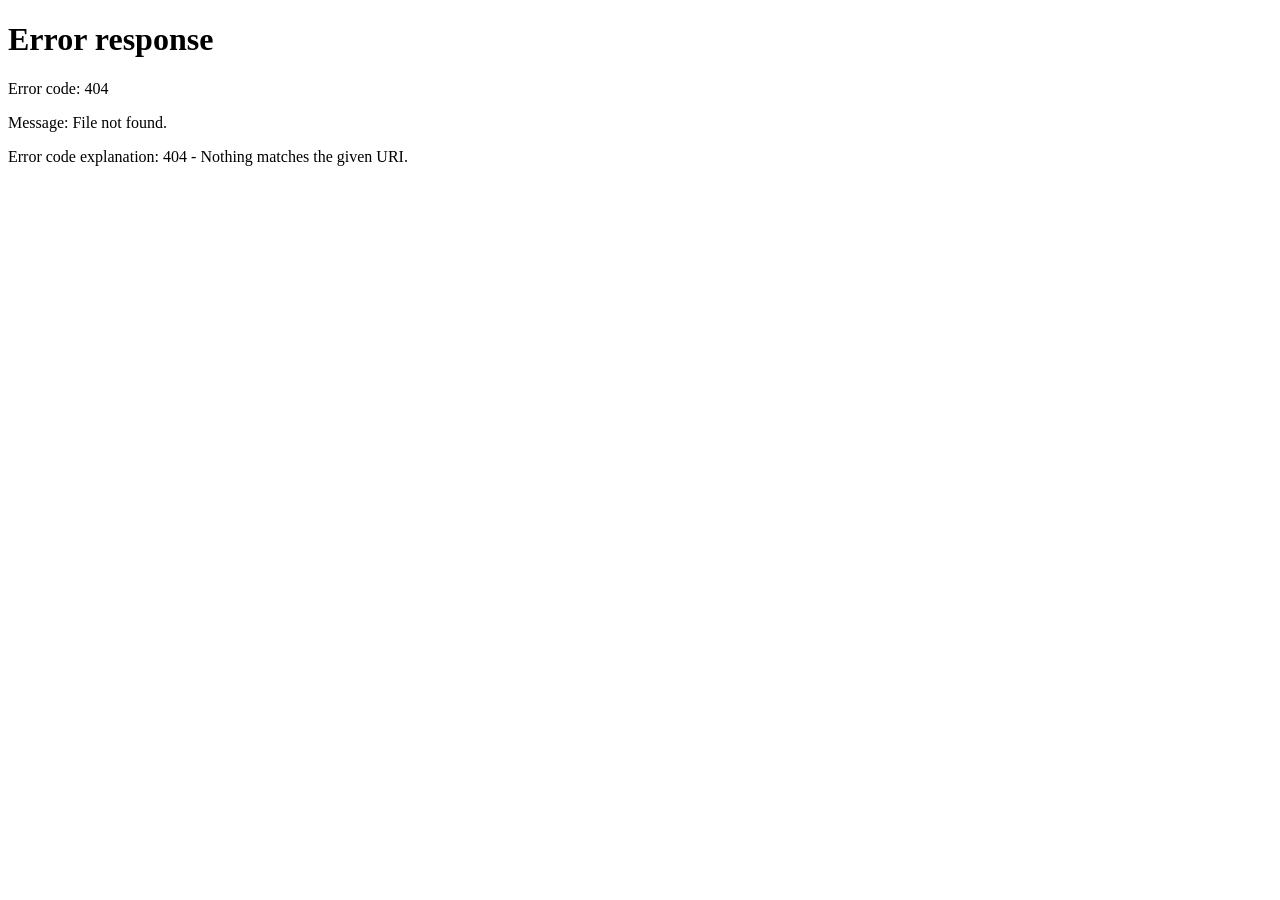
==== commit 9a224822: "Añade rutina guiada con temporizador y URLs /posparto y /rutina Cada ejercicio tiene su tiempo, con " ====
--- a/index.html
+++ b/index.html
@@ -2,15 +2,14 @@
 <html lang="es">
 <head>
   <meta charset="utf-8">
-  <meta name="viewport" content="width=device-width, initial-scale=1, viewport-fit=cover">
-  <meta name="theme-color" content="#f8f8f4">
-  <meta name="description" content="Una guía suave, personalizada y privada para acompañar la recuperación después del parto.">
+  <meta name="viewport" content="width=device-width, initial-scale=1">
+  <meta name="robots" content="noindex">
   <title>Volver a ti · Recuperación posparto</title>
-  <link rel="stylesheet" href="compartido.css">
+  <meta http-equiv="refresh" content="0; url=posparto">
+  <link rel="canonical" href="posparto">
+  <script>location.replace('posparto'+location.search+location.hash);</script>
 </head>
 <body>
-  <div id="app" class="app"><noscript>Para usar la checklist y el calendario necesitas activar JavaScript. Las recomendaciones generales están disponibles en las fuentes oficiales: ACOG y NHS.</noscript></div>
-  <script src="app.js"></script>
-  <script src="datos-posparto.js"></script>
+  <p><a href="posparto">Ir a Volver a ti</a></p>
 </body>
 </html>
